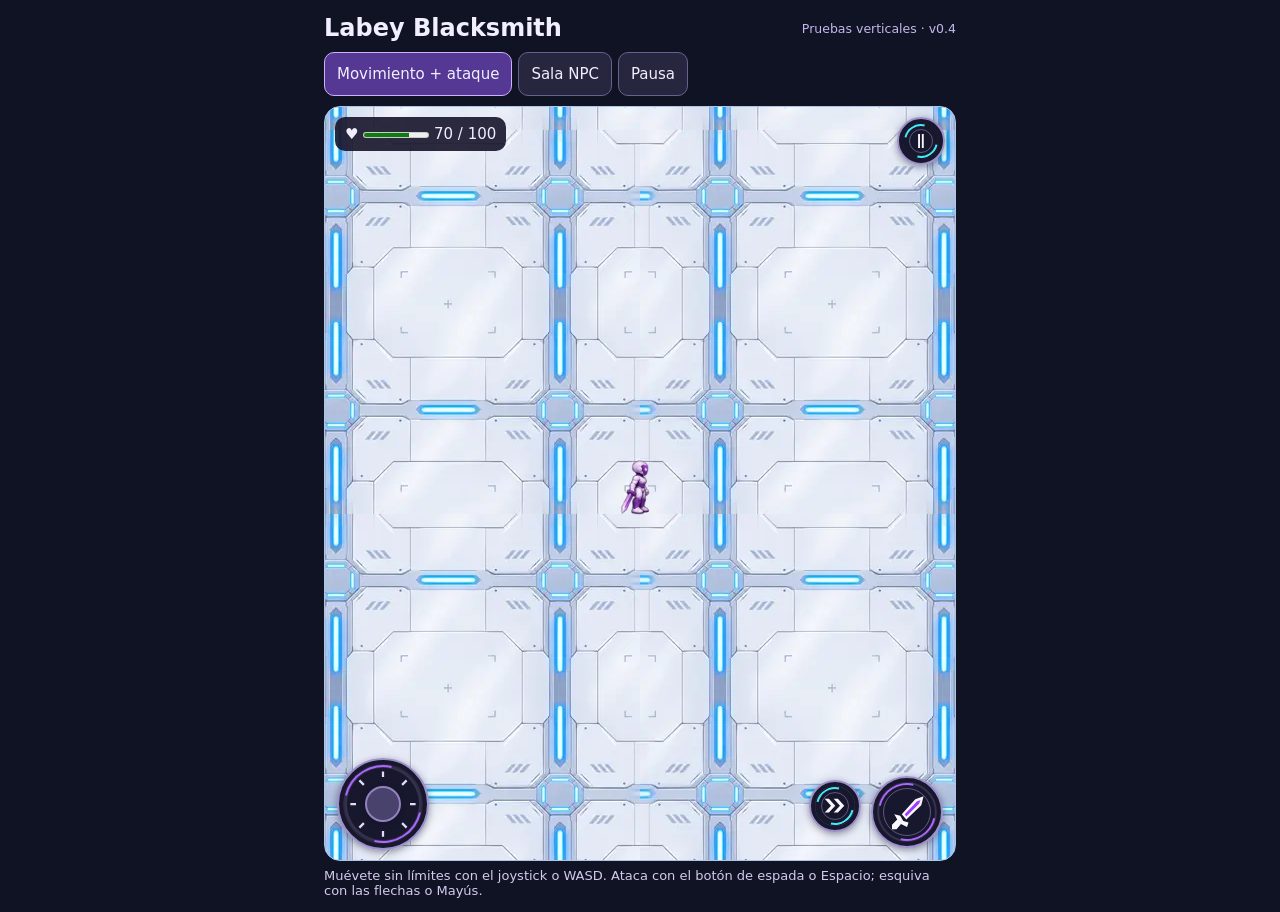
==== web/index.html @ e87f4a8e "LABEY v0.4: suelo laboratorio blanco infinito y vista vertical de prueba" ====
<!doctype html>
<html lang="es-MX">
<meta charset="utf-8">
<meta name="viewport" content="width=device-width, initial-scale=1, viewport-fit=cover">
<title>Labey Blacksmith · Interfaz móvil</title>
<style>
*{box-sizing:border-box}body{margin:0;background:#101324;color:#f1efff;font:15px system-ui,sans-serif}main{max-width:1050px;margin:auto;padding:14px max(14px,env(safe-area-inset-right)) 14px max(14px,env(safe-area-inset-left))}header{display:flex;align-items:center;justify-content:space-between;gap:8px;margin-bottom:10px}h1{font-size:clamp(16px,3vw,24px);margin:0}small{color:#c3b8ed}nav{display:flex;flex-wrap:wrap;gap:6px;margin-bottom:10px}button{font:inherit;color:inherit;background:#27263f;border:1px solid #67618f;border-radius:10px;padding:9px 12px;min-height:44px;cursor:pointer}button[aria-pressed=true]{background:#553893;border-color:#cbb1ff}button:focus-visible{outline:3px solid #ffdf94;outline-offset:2px}.arena{position:relative;isolation:isolate;overflow:hidden;aspect-ratio:2.15;min-height:235px;background:linear-gradient(170deg,#161a34 23%,#8593ac 24%,#d3e0ef 25%);border:1px solid #777b9b;border-radius:16px}.floor{position:absolute;inset:28% 0 0;background:repeating-linear-gradient(30deg,transparent 0 38px,#7e93ae55 39px 40px),repeating-linear-gradient(150deg,transparent 0 38px,#7e93ae55 39px 40px)}.hud,.orb,.stick{position:absolute;background:#19162de8}.hud{top:10px;left:10px;border-radius:10px;padding:8px 10px}.hud meter{width:66px;height:12px;vertical-align:middle;accent-color:#b38aff}.pause{position:absolute;top:10px;right:10px}.orb{right:14px;bottom:12px;border:2px solid #b38aff;width:66px;height:66px;border-radius:50%;font-size:29px;touch-action:none}.interact{position:absolute;right:13px;bottom:86px;background:#272046}.stick{bottom:8px;left:10px;width:102px;height:83px;border-radius:50%;border:1px solid #7465a1;touch-action:none}.knob{position:absolute;left:50%;top:50%;width:36px;height:36px;border-radius:50%;background:#b39de3;transform:translate(-50%,-50%);pointer-events:none}.actor{position:absolute;transform:translate(-50%,-50%);width:44px;height:42px;text-align:center;border-radius:14px;background:#302054;border:4px solid #fff;color:#e6d5ff;box-shadow:0 5px 0 #24263d50;font-weight:900;line-height:30px;pointer-events:none}.actor.hit{outline:5px solid #a268ff}.enemy{left:67%;top:48%;border-color:#322b40;background:#161522;color:#ff9791}.danger{position:absolute;left:67%;top:51%;transform:translate(-50%,-50%);width:20%;aspect-ratio:1.7;border-radius:50%;background:#fa655755;border:2px solid #bf3636}.npc{position:absolute;left:59%;top:51%;transform:translate(-50%,-50%);background:#174c52;color:white;padding:8px;border-radius:8px}.overlay{position:absolute;inset:0;background:#101324d9;display:grid;place-items:center;padding:10px}.card{padding:12px;text-align:center}.card h2{margin:0 0 10px}.card button{margin:3px}.note{margin:7px 0 0;color:#d4caef;font-size:13px}[hidden]{display:none!important}@media(orientation:landscape) and (max-height:460px){main{padding-top:7px;padding-bottom:7px}header,nav{margin-bottom:6px}.arena{height:calc(100dvh - 112px);aspect-ratio:auto}}

/* Orbital controls. The outer rings are decorative; the full buttons are touch targets. */
.control,.stick{
  --accent:#ad65ff;
  --rim:#9e8fcc;
  background:radial-gradient(circle,#17182e 57%,#393451 59%,#24223d 65%,#17172d 67%);
  border:2px solid var(--rim);
  box-shadow:inset 0 0 0 4px #18182d,0 2px 7px #13112470;
  color:#faf8ff;
}
.control{
  display:grid;place-items:center;padding:0;min-width:48px;min-height:48px;
  touch-action:manipulation;isolation:isolate;
}
.control::before,.stick::before{
  content:"";position:absolute;inset:5px;border-radius:inherit;pointer-events:none;
  border:2px solid transparent;border-top-color:var(--accent);border-bottom-color:var(--accent);
  transform:rotate(-32deg);
}
.control::after{
  content:"";position:absolute;inset:10px;border-radius:inherit;pointer-events:none;
  border:1px solid #a695cc80;
}
.control svg{width:53%;height:53%;z-index:1;pointer-events:none}
.control:active{filter:brightness(1.35)}
.orb{width:72px;height:72px;right:12px;bottom:12px}
.dodge{--accent:#46e8f9;position:absolute;width:52px;height:52px;right:94px;bottom:28px;border-radius:50%}
.pause.control{--accent:#46e8f9;width:48px;height:48px;border-radius:50%;font-size:19px}
.interact.control{height:48px;padding:0 14px;bottom:98px;border-radius:10px}
.interact.control::after{display:none}
.stick{width:92px;height:92px;bottom:10px;left:12px}
.stick svg{position:absolute;inset:8px;width:calc(100% - 16px);height:calc(100% - 16px);pointer-events:none}
.knob{background:#49426d;border:2px solid #9382bc;box-shadow:0 2px 5px #100e2580}
.player.dashing{box-shadow:-5px 0 0 #4ceafb85,0 5px 0 #24263d50}

.arena{background:#1f1a39 url("assets/camara-01.webp") center / 100% 100% no-repeat}
.actor.player{
  width:clamp(76px,10vw,124px);height:auto;aspect-ratio:1;
  transform:translate(-50%,-92%);border:0;border-radius:0;
  background:transparent url("assets/labey.webp") 0 0 / 900% 800% no-repeat;
  box-shadow:none;z-index:1;
}
.actor.player.hit,.actor.player.dashing{outline:none;box-shadow:none}
.actor.player.dashing{filter:drop-shadow(-4px 1px 2px #74edff)}
.actor.enemy{left:60%;top:59%}
.danger{left:60%;top:62%}
.npc{left:53%;top:65%}
.hud,.control,.stick{z-index:2}
.overlay{z-index:3}

/* LABEY v0.4: campo vertical libre; aros segmentados aprobados sin cambios. */
main{max-width:660px}
.arena{
  aspect-ratio:auto;
  height:clamp(460px,calc(100dvh - 145px),860px);
  min-height:460px;
  background-color:#e7effa;
  background-image:url("assets/piso-laboratorio-infinito.webp");
  background-repeat:repeat;
  background-size:384px 384px;
  background-position:center;
  border:1px solid #afc5e5;
  border-radius:16px;
}
.actor.player{width:clamp(64px,15vw,96px);height:auto}
.actor.enemy,.danger,.npc{transition:none}
.stick{touch-action:none}
@media(max-width:600px){
  main{padding:8px max(8px,env(safe-area-inset-right)) 8px max(8px,env(safe-area-inset-left))}
  header{margin-bottom:6px}
  nav{margin-bottom:6px}
  nav button{padding:6px 9px;min-height:36px}
  .arena{height:calc(100dvh - 116px);min-height:410px;max-height:none}
  .note{font-size:12px;margin-top:5px}
}
</style>
<main>
<header><h1>Labey Blacksmith</h1><small>Pruebas verticales · v0.4</small></header>
<nav aria-label="Frames de prueba">
<button data-frame="combat" aria-pressed="true">Movimiento + ataque</button>
<button data-frame="npc" aria-pressed="false">Sala NPC</button>
<button data-frame="pause" aria-pressed="false">Pausa</button>
</nav>
<section class="arena" aria-label="Campo de pruebas de desplazamiento libre">
<div class="danger"></div><div class="actor enemy" aria-label="Enemigo">◆</div><div class="npc" hidden>NPC</div>
<div class="actor player" role="img" aria-label="Labey"></div>
<div class="hud">♥ <meter aria-label="Vida de Labey" min="0" max="100" value="70"></meter> <span id="life">70 / 100</span></div>
<button class="pause control" aria-label="Pausar">Ⅱ</button>
<div class="stick" aria-label="Joystick táctil"><svg aria-hidden="true" viewBox="0 0 64 64"><path d="M32 3v5m0 48v5M3 32h5m48 0h5M11 11l4 4m34 34 4 4m0-42-4 4m-34 34-4 4" stroke="#e3dafa" stroke-width="2" fill="none"/></svg><div class="knob"></div></div>
<button class="orb control" aria-label="Atacar"><svg aria-hidden="true" viewBox="0 0 48 48"><path fill="currentColor" d="M17 27 35 7 46 3 43 15 23 34zM7 27l8 2 4 7 7 2-2 6-8-4-6 7H4v-6l7-7z"/><path fill="#a13bff" d="M21 27 37 10l5-2-2 5-17 17z"/></svg></button>
<button class="dodge control" aria-label="Esquivar"><svg aria-hidden="true" viewBox="0 0 48 48"><path fill="currentColor" d="M5 11h8l12 13-12 13H5l12-13zm17 0h8l12 13-12 13h-8l12-13z"/></svg></button>
<button class="interact control" hidden>Interactuar</button>
<div class="overlay" hidden><div class="card"><h2></h2><div class="actions"></div></div></div>
</section>
<p class="note" role="status">Muévete sin límites con el joystick o WASD. Ataca con el botón de espada o Espacio; esquiva con las flechas o Mayús.</p>
</main>
<script>
const $ = selector => document.querySelector(selector);
const player = $('.player'), stick = $('.stick'), knob = $('.knob'), overlay = $('.overlay');
const dodge = $('.dodge');
const arena = $('.arena'), note = $('.note'), interact = $('.interact');
const tabs = [...document.querySelectorAll('[data-frame]')];
let scene = 'combat', panel = '', life = 70, reward = '', x = 0, y = 0;
const enemyWorld = [620,-70], npcWorld = [220,110];
let dx = 0, dy = 0, pointer = null;
let facingX = 1, facingY = 0, dashLeft = 0, dashX = 0, dashY = 0;
const attackFrameSeconds = 0.075;
const walkFrameSeconds = 0.09;
let animationTime = 0, attackTime = 0, attackRow = 0;
const keys = new Set();
const directions = {w:[0,-1], a:[-1,0], s:[0,1], d:[1,0]};
function update() {
  // La cámara sigue los pies del personaje: el escenario es el que se mueve.
  const centerX = arena.clientWidth * .5, centerY = arena.clientHeight * .54;
  const near = Math.hypot(x - npcWorld[0], y - npcWorld[1]) < 100;
  player.style.left = centerX + 'px';
  player.style.top = centerY + 'px';
  arena.style.backgroundPosition = Math.round(centerX - x) + 'px ' + Math.round(centerY - y) + 'px';
  const place = (selector, world) => {
    const element = $(selector);
    element.style.left = (centerX + world[0] - x) + 'px';
    element.style.top = (centerY + world[1] - y) + 'px';
  };
  place('.enemy', enemyWorld);
  place('.danger', [enemyWorld[0],enemyWorld[1]+14]);
  place('.npc', npcWorld);
  $('#life').textContent = life + ' / 100';
  $('meter').value = life;
  interact.hidden = scene !== 'npc' || !near || !!reward;
}
function say(message) { note.textContent = message; }
function stop() {
  releaseStick();
  dashLeft = 0;
  player.classList.remove('dashing');
  keys.clear();
}
function releaseStick() {
  pointer = null;
  dx = dy = 0;
  knob.style.left = knob.style.top = '50%';
  knob.style.translate = '0px 0px';
}
function tabState() {
  tabs.forEach(button => button.setAttribute('aria-pressed', button.dataset.frame === (panel === 'pause' ? 'pause' : scene)));
}
function selectScene(next) {
  stop();
  closePanel();
  scene = next;
  x = 0;
  y = 0;
  attackTime = animationTime = 0;
  $('.enemy').hidden = $('.danger').hidden = next !== 'combat';
  $('.npc').hidden = next !== 'npc';
  $('.orb').hidden = dodge.hidden = next !== 'combat';
  facingX = 1;
  facingY = 0;
  say(next === 'combat' ? 'Mueve a Labey con el joystick o WASD. Espacio para atacar. Mayús para esquivar.' : reward || 'Acércate al NPC y toca Interactuar.');
  tabState();
  update();
}
function showPanel(type, title, actions) {
  stop();
  panel = type;
  overlay.hidden = false;
  arena.querySelectorAll(':scope > button').forEach(button => button.inert = true);
  overlay.querySelector('h2').textContent = title;
  const buttons = actions.map(([label, callback]) => {
    const button = document.createElement('button');
    button.textContent = label;
    button.onclick = callback;
    return button;
  });
  overlay.querySelector('.actions').replaceChildren(...buttons);
  tabState();
  buttons[0].focus();
}
function closePanel() {
  if (overlay.contains(document.activeElement)) $('.pause').focus();
  panel = '';
  overlay.hidden = true;
  arena.querySelectorAll(':scope > button').forEach(button => button.inert = false);
  tabState();
}
function pause() { showPanel('pause','Pausa',[['Continuar', () => { closePanel(); $('.pause').focus(); }]]); }
function claim(kind) {
  if (reward) return;
  if (kind === 'Curación') life = Math.min(100, life + 25);
  reward = kind === 'Curación' ? 'Recuperaste 25 puntos de vida.' : 'Mejora elegida para esta prueba.';
  closePanel();
  update();
  say(reward);
}
interact.onclick = () => showPanel('npc', 'Elige una recompensa', [
  ['Curar +25', () => claim('Curación')], ['Mejora', () => claim('Mejora')],
  ['Volver', () => { closePanel(); interact.focus(); }]
]);
function spriteRow(vx, vy) {
  return (Math.round(Math.atan2(vy, vx) / (Math.PI / 4)) + 8) % 8;
}
function showSprite(col, row) {
  player.style.backgroundPosition = (col / 8 * 100) + '% ' + (row / 7 * 100) + '%';
}
function attack() {
  if (panel || scene !== 'combat' || attackTime > 0) return;
  const [vx, vy] = movement();
  attackRow = vx || vy ? spriteRow(vx, vy) : spriteRow(facingX, facingY);
  attackTime = attackFrameSeconds * 3;
  showSprite(6, attackRow);
  say('Ataque activado.');
}
function movement() {
  let vx = dx, vy = dy;
  for (const key of keys) {
    vx += directions[key][0];
    vy += directions[key][1];
  }
  const magnitude = Math.hypot(vx, vy);
  return magnitude ? [vx / magnitude, vy / magnitude] : [0, 0];
}
function evade() {
  if (panel || scene !== 'combat' || dashLeft > 0) return;
  const [vx, vy] = movement();
  [dashX, dashY] = vx || vy ? [vx, vy] : [facingX, facingY];
  dashLeft = 0.14;
  player.classList.add('dashing');
  say('Esquiva activada.');
}
dodge.onclick = evade;
$('.orb').onclick = attack;
$('.pause').onclick = pause;
tabs.forEach(button => button.onclick = () => button.dataset.frame === 'pause' ? pause() : selectScene(button.dataset.frame));
let originX, originY;
stick.onpointerdown = event => {
  if (panel || pointer !== null) return;
  pointer = event.pointerId;
  originX = event.clientX;
  originY = event.clientY;
  const bounds = stick.getBoundingClientRect();
  knob.style.left = originX - bounds.left + 'px';
  knob.style.top = originY - bounds.top + 'px';
  stick.setPointerCapture(pointer);
};
stick.onpointermove = event => {
  if (event.pointerId !== pointer) return;
  const x = event.clientX - originX, y = event.clientY - originY;
  const distance = Math.hypot(x,y);
  const angle = Math.round(Math.atan2(y,x) / (Math.PI / 4)) * Math.PI / 4;
  dx = distance > 6 ? Math.cos(angle) : 0;
  dy = distance > 6 ? Math.sin(angle) : 0;
  knob.style.translate = Math.round(dx * Math.min(distance,24)) + 'px ' + Math.round(dy * Math.min(distance,24)) + 'px';
};
stick.onpointerup = stick.onpointercancel = stick.onlostpointercapture = event => {
  if (event.pointerId === pointer) releaseStick();
};
addEventListener('keydown', event => {
  if (event.key === 'Escape') { panel ? closePanel() : pause(); return; }
  if (panel) return;
  const key = event.key.toLowerCase();
  if (Object.hasOwn(directions, key)) keys.add(key);
  if (key === 'shift' && !event.repeat) evade();
  if (key === ' ' && event.target.tagName !== 'BUTTON') { event.preventDefault(); if (!event.repeat) attack(); }
});
addEventListener('keyup', event => keys.delete(event.key.toLowerCase()));
addEventListener('blur', stop);
// Campo infinito sin colisiones: reservamos las salas cerradas para otra prueba.
let last = 0;
function tick(time) {
  const dt = Math.min(32, time - last) / 1000;
  last = time;
  if (!panel) {
    const [vx, vy] = movement();
    const dashing = dashLeft > 0;
    const moving = dashing || vx !== 0 || vy !== 0;
    if (moving) {
      const step = dashing ? 560 * Math.min(dt, dashLeft) : 130 * dt;
      facingX = dashing ? dashX : vx;
      facingY = dashing ? dashY : vy;
      x += facingX * step;
      y += facingY * step;
      dashLeft = Math.max(0, dashLeft - dt);
      if (!dashLeft) player.classList.remove('dashing');
      update();
    }
    animationTime = moving ? (animationTime + dt) % (5 * walkFrameSeconds) : 0;
    if (attackTime > 0) {
      attackTime = Math.max(0, attackTime - dt);
      const frame = Math.min(2, Math.floor((3 * attackFrameSeconds - attackTime) / attackFrameSeconds));
      showSprite(6 + frame, attackRow);
    } else {
      showSprite(moving ? 1 + Math.floor(animationTime / walkFrameSeconds) : 0, spriteRow(facingX, facingY));
    }
  }
  requestAnimationFrame(tick);
}
update();
requestAnimationFrame(tick);
</script>
</html>
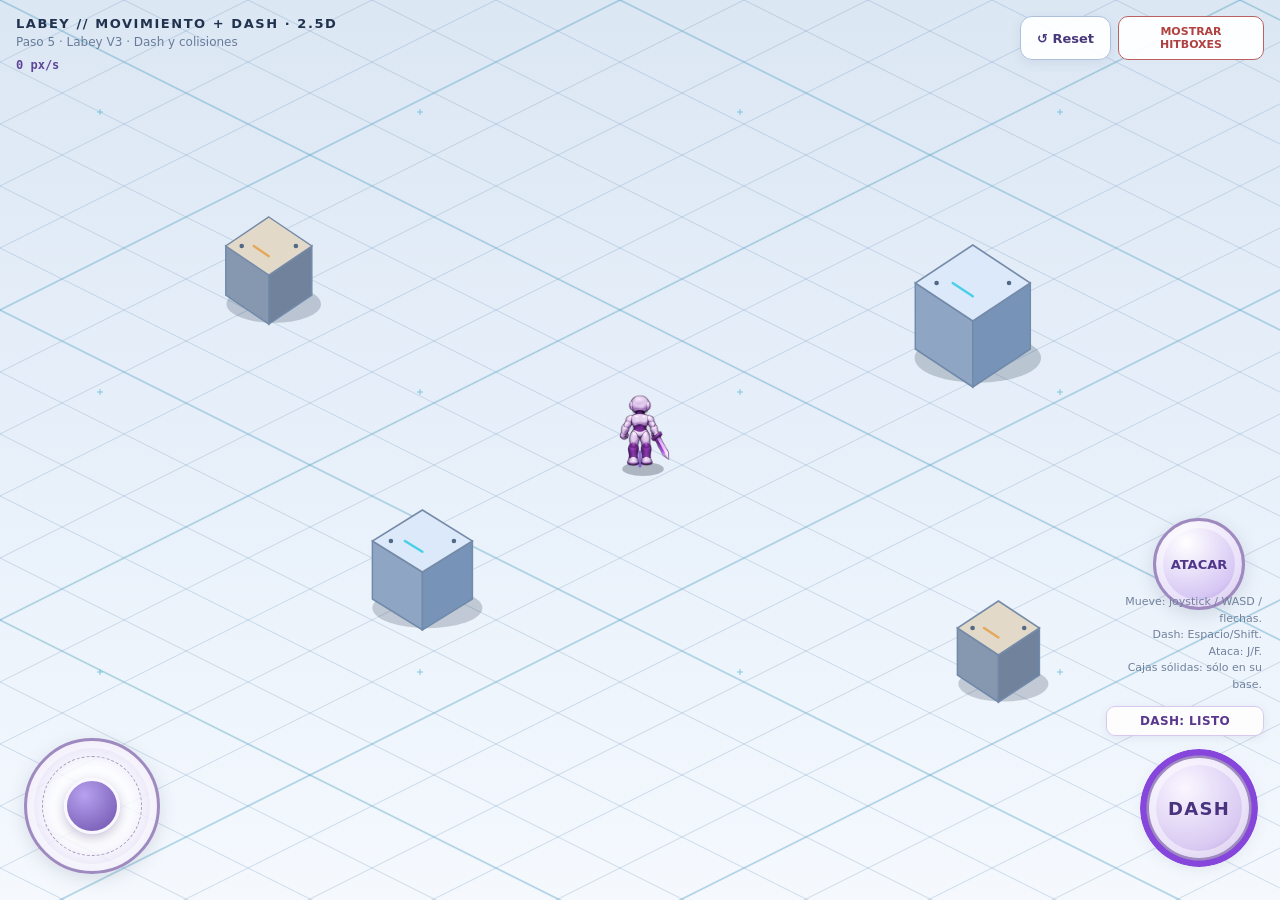
==== commit 45696a9c: "LABEY: integrar sprites V3 y game feel paso 5 en web principal; preservar v0.4 y documentar" ====
--- a/web/index.html
+++ b/web/index.html
@@ -1,307 +1,1010 @@
 <!doctype html>
 <html lang="es-MX">
-<meta charset="utf-8">
-<meta name="viewport" content="width=device-width, initial-scale=1, viewport-fit=cover">
-<title>Labey Blacksmith · Interfaz móvil</title>
-<style>
-*{box-sizing:border-box}body{margin:0;background:#101324;color:#f1efff;font:15px system-ui,sans-serif}main{max-width:1050px;margin:auto;padding:14px max(14px,env(safe-area-inset-right)) 14px max(14px,env(safe-area-inset-left))}header{display:flex;align-items:center;justify-content:space-between;gap:8px;margin-bottom:10px}h1{font-size:clamp(16px,3vw,24px);margin:0}small{color:#c3b8ed}nav{display:flex;flex-wrap:wrap;gap:6px;margin-bottom:10px}button{font:inherit;color:inherit;background:#27263f;border:1px solid #67618f;border-radius:10px;padding:9px 12px;min-height:44px;cursor:pointer}button[aria-pressed=true]{background:#553893;border-color:#cbb1ff}button:focus-visible{outline:3px solid #ffdf94;outline-offset:2px}.arena{position:relative;isolation:isolate;overflow:hidden;aspect-ratio:2.15;min-height:235px;background:linear-gradient(170deg,#161a34 23%,#8593ac 24%,#d3e0ef 25%);border:1px solid #777b9b;border-radius:16px}.floor{position:absolute;inset:28% 0 0;background:repeating-linear-gradient(30deg,transparent 0 38px,#7e93ae55 39px 40px),repeating-linear-gradient(150deg,transparent 0 38px,#7e93ae55 39px 40px)}.hud,.orb,.stick{position:absolute;background:#19162de8}.hud{top:10px;left:10px;border-radius:10px;padding:8px 10px}.hud meter{width:66px;height:12px;vertical-align:middle;accent-color:#b38aff}.pause{position:absolute;top:10px;right:10px}.orb{right:14px;bottom:12px;border:2px solid #b38aff;width:66px;height:66px;border-radius:50%;font-size:29px;touch-action:none}.interact{position:absolute;right:13px;bottom:86px;background:#272046}.stick{bottom:8px;left:10px;width:102px;height:83px;border-radius:50%;border:1px solid #7465a1;touch-action:none}.knob{position:absolute;left:50%;top:50%;width:36px;height:36px;border-radius:50%;background:#b39de3;transform:translate(-50%,-50%);pointer-events:none}.actor{position:absolute;transform:translate(-50%,-50%);width:44px;height:42px;text-align:center;border-radius:14px;background:#302054;border:4px solid #fff;color:#e6d5ff;box-shadow:0 5px 0 #24263d50;font-weight:900;line-height:30px;pointer-events:none}.actor.hit{outline:5px solid #a268ff}.enemy{left:67%;top:48%;border-color:#322b40;background:#161522;color:#ff9791}.danger{position:absolute;left:67%;top:51%;transform:translate(-50%,-50%);width:20%;aspect-ratio:1.7;border-radius:50%;background:#fa655755;border:2px solid #bf3636}.npc{position:absolute;left:59%;top:51%;transform:translate(-50%,-50%);background:#174c52;color:white;padding:8px;border-radius:8px}.overlay{position:absolute;inset:0;background:#101324d9;display:grid;place-items:center;padding:10px}.card{padding:12px;text-align:center}.card h2{margin:0 0 10px}.card button{margin:3px}.note{margin:7px 0 0;color:#d4caef;font-size:13px}[hidden]{display:none!important}@media(orientation:landscape) and (max-height:460px){main{padding-top:7px;padding-bottom:7px}header,nav{margin-bottom:6px}.arena{height:calc(100dvh - 112px);aspect-ratio:auto}}
-
-/* Orbital controls. The outer rings are decorative; the full buttons are touch targets. */
-.control,.stick{
-  --accent:#ad65ff;
-  --rim:#9e8fcc;
-  background:radial-gradient(circle,#17182e 57%,#393451 59%,#24223d 65%,#17172d 67%);
-  border:2px solid var(--rim);
-  box-shadow:inset 0 0 0 4px #18182d,0 2px 7px #13112470;
-  color:#faf8ff;
-}
-.control{
-  display:grid;place-items:center;padding:0;min-width:48px;min-height:48px;
-  touch-action:manipulation;isolation:isolate;
-}
-.control::before,.stick::before{
-  content:"";position:absolute;inset:5px;border-radius:inherit;pointer-events:none;
-  border:2px solid transparent;border-top-color:var(--accent);border-bottom-color:var(--accent);
-  transform:rotate(-32deg);
-}
-.control::after{
-  content:"";position:absolute;inset:10px;border-radius:inherit;pointer-events:none;
-  border:1px solid #a695cc80;
-}
-.control svg{width:53%;height:53%;z-index:1;pointer-events:none}
-.control:active{filter:brightness(1.35)}
-.orb{width:72px;height:72px;right:12px;bottom:12px}
-.dodge{--accent:#46e8f9;position:absolute;width:52px;height:52px;right:94px;bottom:28px;border-radius:50%}
-.pause.control{--accent:#46e8f9;width:48px;height:48px;border-radius:50%;font-size:19px}
-.interact.control{height:48px;padding:0 14px;bottom:98px;border-radius:10px}
-.interact.control::after{display:none}
-.stick{width:92px;height:92px;bottom:10px;left:12px}
-.stick svg{position:absolute;inset:8px;width:calc(100% - 16px);height:calc(100% - 16px);pointer-events:none}
-.knob{background:#49426d;border:2px solid #9382bc;box-shadow:0 2px 5px #100e2580}
-.player.dashing{box-shadow:-5px 0 0 #4ceafb85,0 5px 0 #24263d50}
-
-.arena{background:#1f1a39 url("assets/camara-01.webp") center / 100% 100% no-repeat}
-.actor.player{
-  width:clamp(76px,10vw,124px);height:auto;aspect-ratio:1;
-  transform:translate(-50%,-92%);border:0;border-radius:0;
-  background:transparent url("assets/labey.webp") 0 0 / 900% 800% no-repeat;
-  box-shadow:none;z-index:1;
-}
-.actor.player.hit,.actor.player.dashing{outline:none;box-shadow:none}
-.actor.player.dashing{filter:drop-shadow(-4px 1px 2px #74edff)}
-.actor.enemy{left:60%;top:59%}
-.danger{left:60%;top:62%}
-.npc{left:53%;top:65%}
-.hud,.control,.stick{z-index:2}
-.overlay{z-index:3}
-
-/* LABEY v0.4: campo vertical libre; aros segmentados aprobados sin cambios. */
-main{max-width:660px}
-.arena{
-  aspect-ratio:auto;
-  height:clamp(460px,calc(100dvh - 145px),860px);
-  min-height:460px;
-  background-color:#e7effa;
-  background-image:url("assets/piso-laboratorio-infinito.webp");
-  background-repeat:repeat;
-  background-size:384px 384px;
-  background-position:center;
-  border:1px solid #afc5e5;
-  border-radius:16px;
-}
-.actor.player{width:clamp(64px,15vw,96px);height:auto}
-.actor.enemy,.danger,.npc{transition:none}
-.stick{touch-action:none}
-@media(max-width:600px){
-  main{padding:8px max(8px,env(safe-area-inset-right)) 8px max(8px,env(safe-area-inset-left))}
-  header{margin-bottom:6px}
-  nav{margin-bottom:6px}
-  nav button{padding:6px 9px;min-height:36px}
-  .arena{height:calc(100dvh - 116px);min-height:410px;max-height:none}
-  .note{font-size:12px;margin-top:5px}
-}
-</style>
-<main>
-<header><h1>Labey Blacksmith</h1><small>Pruebas verticales · v0.4</small></header>
-<nav aria-label="Frames de prueba">
-<button data-frame="combat" aria-pressed="true">Movimiento + ataque</button>
-<button data-frame="npc" aria-pressed="false">Sala NPC</button>
-<button data-frame="pause" aria-pressed="false">Pausa</button>
-</nav>
-<section class="arena" aria-label="Campo de pruebas de desplazamiento libre">
-<div class="danger"></div><div class="actor enemy" aria-label="Enemigo">◆</div><div class="npc" hidden>NPC</div>
-<div class="actor player" role="img" aria-label="Labey"></div>
-<div class="hud">♥ <meter aria-label="Vida de Labey" min="0" max="100" value="70"></meter> <span id="life">70 / 100</span></div>
-<button class="pause control" aria-label="Pausar">Ⅱ</button>
-<div class="stick" aria-label="Joystick táctil"><svg aria-hidden="true" viewBox="0 0 64 64"><path d="M32 3v5m0 48v5M3 32h5m48 0h5M11 11l4 4m34 34 4 4m0-42-4 4m-34 34-4 4" stroke="#e3dafa" stroke-width="2" fill="none"/></svg><div class="knob"></div></div>
-<button class="orb control" aria-label="Atacar"><svg aria-hidden="true" viewBox="0 0 48 48"><path fill="currentColor" d="M17 27 35 7 46 3 43 15 23 34zM7 27l8 2 4 7 7 2-2 6-8-4-6 7H4v-6l7-7z"/><path fill="#a13bff" d="M21 27 37 10l5-2-2 5-17 17z"/></svg></button>
-<button class="dodge control" aria-label="Esquivar"><svg aria-hidden="true" viewBox="0 0 48 48"><path fill="currentColor" d="M5 11h8l12 13-12 13H5l12-13zm17 0h8l12 13-12 13h-8l12-13z"/></svg></button>
-<button class="interact control" hidden>Interactuar</button>
-<div class="overlay" hidden><div class="card"><h2></h2><div class="actions"></div></div></div>
-</section>
-<p class="note" role="status">Muévete sin límites con el joystick o WASD. Ataca con el botón de espada o Espacio; esquiva con las flechas o Mayús.</p>
-</main>
-<script>
-const $ = selector => document.querySelector(selector);
-const player = $('.player'), stick = $('.stick'), knob = $('.knob'), overlay = $('.overlay');
-const dodge = $('.dodge');
-const arena = $('.arena'), note = $('.note'), interact = $('.interact');
-const tabs = [...document.querySelectorAll('[data-frame]')];
-let scene = 'combat', panel = '', life = 70, reward = '', x = 0, y = 0;
-const enemyWorld = [620,-70], npcWorld = [220,110];
-let dx = 0, dy = 0, pointer = null;
-let facingX = 1, facingY = 0, dashLeft = 0, dashX = 0, dashY = 0;
-const attackFrameSeconds = 0.075;
-const walkFrameSeconds = 0.09;
-let animationTime = 0, attackTime = 0, attackRow = 0;
-const keys = new Set();
-const directions = {w:[0,-1], a:[-1,0], s:[0,1], d:[1,0]};
-function update() {
-  // La cámara sigue los pies del personaje: el escenario es el que se mueve.
-  const centerX = arena.clientWidth * .5, centerY = arena.clientHeight * .54;
-  const near = Math.hypot(x - npcWorld[0], y - npcWorld[1]) < 100;
-  player.style.left = centerX + 'px';
-  player.style.top = centerY + 'px';
-  arena.style.backgroundPosition = Math.round(centerX - x) + 'px ' + Math.round(centerY - y) + 'px';
-  const place = (selector, world) => {
-    const element = $(selector);
-    element.style.left = (centerX + world[0] - x) + 'px';
-    element.style.top = (centerY + world[1] - y) + 'px';
-  };
-  place('.enemy', enemyWorld);
-  place('.danger', [enemyWorld[0],enemyWorld[1]+14]);
-  place('.npc', npcWorld);
-  $('#life').textContent = life + ' / 100';
-  $('meter').value = life;
-  interact.hidden = scene !== 'npc' || !near || !!reward;
-}
-function say(message) { note.textContent = message; }
-function stop() {
-  releaseStick();
-  dashLeft = 0;
-  player.classList.remove('dashing');
-  keys.clear();
-}
-function releaseStick() {
-  pointer = null;
-  dx = dy = 0;
-  knob.style.left = knob.style.top = '50%';
-  knob.style.translate = '0px 0px';
-}
-function tabState() {
-  tabs.forEach(button => button.setAttribute('aria-pressed', button.dataset.frame === (panel === 'pause' ? 'pause' : scene)));
-}
-function selectScene(next) {
-  stop();
-  closePanel();
-  scene = next;
-  x = 0;
-  y = 0;
-  attackTime = animationTime = 0;
-  $('.enemy').hidden = $('.danger').hidden = next !== 'combat';
-  $('.npc').hidden = next !== 'npc';
-  $('.orb').hidden = dodge.hidden = next !== 'combat';
-  facingX = 1;
-  facingY = 0;
-  say(next === 'combat' ? 'Mueve a Labey con el joystick o WASD. Espacio para atacar. Mayús para esquivar.' : reward || 'Acércate al NPC y toca Interactuar.');
-  tabState();
-  update();
-}
-function showPanel(type, title, actions) {
-  stop();
-  panel = type;
-  overlay.hidden = false;
-  arena.querySelectorAll(':scope > button').forEach(button => button.inert = true);
-  overlay.querySelector('h2').textContent = title;
-  const buttons = actions.map(([label, callback]) => {
-    const button = document.createElement('button');
-    button.textContent = label;
-    button.onclick = callback;
-    return button;
-  });
-  overlay.querySelector('.actions').replaceChildren(...buttons);
-  tabState();
-  buttons[0].focus();
-}
-function closePanel() {
-  if (overlay.contains(document.activeElement)) $('.pause').focus();
-  panel = '';
-  overlay.hidden = true;
-  arena.querySelectorAll(':scope > button').forEach(button => button.inert = false);
-  tabState();
-}
-function pause() { showPanel('pause','Pausa',[['Continuar', () => { closePanel(); $('.pause').focus(); }]]); }
-function claim(kind) {
-  if (reward) return;
-  if (kind === 'Curación') life = Math.min(100, life + 25);
-  reward = kind === 'Curación' ? 'Recuperaste 25 puntos de vida.' : 'Mejora elegida para esta prueba.';
-  closePanel();
-  update();
-  say(reward);
-}
-interact.onclick = () => showPanel('npc', 'Elige una recompensa', [
-  ['Curar +25', () => claim('Curación')], ['Mejora', () => claim('Mejora')],
-  ['Volver', () => { closePanel(); interact.focus(); }]
-]);
-function spriteRow(vx, vy) {
-  return (Math.round(Math.atan2(vy, vx) / (Math.PI / 4)) + 8) % 8;
-}
-function showSprite(col, row) {
-  player.style.backgroundPosition = (col / 8 * 100) + '% ' + (row / 7 * 100) + '%';
-}
-function attack() {
-  if (panel || scene !== 'combat' || attackTime > 0) return;
-  const [vx, vy] = movement();
-  attackRow = vx || vy ? spriteRow(vx, vy) : spriteRow(facingX, facingY);
-  attackTime = attackFrameSeconds * 3;
-  showSprite(6, attackRow);
-  say('Ataque activado.');
-}
-function movement() {
-  let vx = dx, vy = dy;
-  for (const key of keys) {
-    vx += directions[key][0];
-    vy += directions[key][1];
-  }
-  const magnitude = Math.hypot(vx, vy);
-  return magnitude ? [vx / magnitude, vy / magnitude] : [0, 0];
-}
-function evade() {
-  if (panel || scene !== 'combat' || dashLeft > 0) return;
-  const [vx, vy] = movement();
-  [dashX, dashY] = vx || vy ? [vx, vy] : [facingX, facingY];
-  dashLeft = 0.14;
-  player.classList.add('dashing');
-  say('Esquiva activada.');
-}
-dodge.onclick = evade;
-$('.orb').onclick = attack;
-$('.pause').onclick = pause;
-tabs.forEach(button => button.onclick = () => button.dataset.frame === 'pause' ? pause() : selectScene(button.dataset.frame));
-let originX, originY;
-stick.onpointerdown = event => {
-  if (panel || pointer !== null) return;
-  pointer = event.pointerId;
-  originX = event.clientX;
-  originY = event.clientY;
-  const bounds = stick.getBoundingClientRect();
-  knob.style.left = originX - bounds.left + 'px';
-  knob.style.top = originY - bounds.top + 'px';
-  stick.setPointerCapture(pointer);
-};
-stick.onpointermove = event => {
-  if (event.pointerId !== pointer) return;
-  const x = event.clientX - originX, y = event.clientY - originY;
-  const distance = Math.hypot(x,y);
-  const angle = Math.round(Math.atan2(y,x) / (Math.PI / 4)) * Math.PI / 4;
-  dx = distance > 6 ? Math.cos(angle) : 0;
-  dy = distance > 6 ? Math.sin(angle) : 0;
-  knob.style.translate = Math.round(dx * Math.min(distance,24)) + 'px ' + Math.round(dy * Math.min(distance,24)) + 'px';
-};
-stick.onpointerup = stick.onpointercancel = stick.onlostpointercapture = event => {
-  if (event.pointerId === pointer) releaseStick();
-};
-addEventListener('keydown', event => {
-  if (event.key === 'Escape') { panel ? closePanel() : pause(); return; }
-  if (panel) return;
-  const key = event.key.toLowerCase();
-  if (Object.hasOwn(directions, key)) keys.add(key);
-  if (key === 'shift' && !event.repeat) evade();
-  if (key === ' ' && event.target.tagName !== 'BUTTON') { event.preventDefault(); if (!event.repeat) attack(); }
-});
-addEventListener('keyup', event => keys.delete(event.key.toLowerCase()));
-addEventListener('blur', stop);
-// Campo infinito sin colisiones: reservamos las salas cerradas para otra prueba.
-let last = 0;
-function tick(time) {
-  const dt = Math.min(32, time - last) / 1000;
-  last = time;
-  if (!panel) {
-    const [vx, vy] = movement();
-    const dashing = dashLeft > 0;
-    const moving = dashing || vx !== 0 || vy !== 0;
-    if (moving) {
-      const step = dashing ? 560 * Math.min(dt, dashLeft) : 130 * dt;
-      facingX = dashing ? dashX : vx;
-      facingY = dashing ? dashY : vy;
-      x += facingX * step;
-      y += facingY * step;
-      dashLeft = Math.max(0, dashLeft - dt);
-      if (!dashLeft) player.classList.remove('dashing');
-      update();
-    }
-    animationTime = moving ? (animationTime + dt) % (5 * walkFrameSeconds) : 0;
-    if (attackTime > 0) {
-      attackTime = Math.max(0, attackTime - dt);
-      const frame = Math.min(2, Math.floor((3 * attackFrameSeconds - attackTime) / attackFrameSeconds));
-      showSprite(6 + frame, attackRow);
-    } else {
-      showSprite(moving ? 1 + Math.floor(animationTime / walkFrameSeconds) : 0, spriteRow(facingX, facingY));
-    }
-  }
-  requestAnimationFrame(tick);
-}
-update();
-requestAnimationFrame(tick);
-</script>
+<head>
+  <meta charset="utf-8">
+  <meta name="viewport" content="width=device-width, initial-scale=1, viewport-fit=cover, user-scalable=no">
+  <meta name="theme-color" content="#eaf1fa">
+  <title>LABEY · Paso 5 · Sprites V3 + Dash + Hitboxes</title>
+  <style>
+    :root {
+      font-family: system-ui, -apple-system, BlinkMacSystemFont, "Segoe UI", sans-serif;
+      color: #21324e;
+      background: #eaf1fa;
+    }
+
+    * { box-sizing: border-box; }
+    html, body { width: 100%; height: 100%; margin: 0; overflow: hidden; }
+    body { overscroll-behavior: none; user-select: none; -webkit-user-select: none; }
+
+    /* El suelo y las cajas se dibujan en Canvas. Las hojas V3 reales
+       se recortan por fotograma con drawImage, sin generar arte nuevo. */
+    #game {
+      display: block;
+      width: 100vw;
+      height: 100dvh;
+      background: #e7eff9;
+      touch-action: none;
+    }
+
+    .topbar {
+      position: fixed;
+      top: max(16px, env(safe-area-inset-top));
+      left: max(16px, env(safe-area-inset-left));
+      right: max(16px, env(safe-area-inset-right));
+      display: flex;
+      align-items: start;
+      justify-content: space-between;
+      gap: 14px;
+      pointer-events: none;
+    }
+    .topActions { display: flex; flex-direction: column; align-items: flex-end; gap: 7px; flex-shrink: 0; }
+    .topbar > div:first-child { min-width: 0; }
+    .title { font-weight: 800; letter-spacing: .12em; font-size: 13px; }
+    .subtitle { margin-top: 4px; color: #687c9a; font-size: 12px; }
+    #speed { margin-top: 9px; font: 600 12px ui-monospace, monospace; color: #5e4599; }
+
+    #reset {
+      pointer-events: auto;
+      border: 1px solid #aebfdb;
+      border-radius: 12px;
+      background: #ffffffed;
+      color: #49377c;
+      font: 700 13px system-ui, sans-serif;
+      padding: 11px 16px;
+      min-height: 44px;
+      cursor: pointer;
+      box-shadow: 0 3px 12px #40567619;
+    }
+    #hitboxToggle {
+      pointer-events: auto;
+      padding: 8px 10px;
+      min-height: 40px;
+      max-width: 146px;
+      border: 1px solid #bb6060;
+      border-radius: 10px;
+      background: #ffffffed;
+      color: #b04141;
+      font: 750 11px system-ui, sans-serif;
+      cursor: pointer;
+    }
+    #hitboxToggle[aria-pressed="true"] { background: #a83232; color: white; }
+    #hitboxToggle:focus-visible { outline: 3px solid #cc3939; outline-offset: 2px; }
+    @media (min-width: 700px) { .topActions { flex-direction: row; align-items: start; } }
+    @media (max-width: 380px) {
+      .topbar { gap: 8px; }
+      #hitboxToggle { max-width: 128px; font-size: 10px; }
+      #reset { padding: 8px 11px; }
+      .title { font-size: 11px; }
+    }
+    #reset:active { transform: scale(.97); }
+    #reset:focus-visible { outline: 3px solid #885ae2; outline-offset: 3px; }
+
+    /* Joystick: Pointer Events funcionan con toque, lápiz y ratón. */
+    #joystick {
+      position: fixed;
+      bottom: max(26px, calc(env(safe-area-inset-bottom) + 20px));
+      left: max(24px, calc(env(safe-area-inset-left) + 16px));
+      width: 136px;
+      height: 136px;
+      border: 3px solid #9e8abf;
+      border-radius: 50%;
+      background: radial-gradient(circle, #ffffffc7 0 42%, #e2d9f4c9 75%, #bcb1d1b0 100%);
+      box-shadow: 0 5px 18px #39425d26, inset 0 0 0 7px #ffffff7a;
+      touch-action: none;
+      cursor: grab;
+      -webkit-tap-highlight-color: transparent;
+    }
+    #joystick:active { cursor: grabbing; }
+    #joystick::after {
+      content: "";
+      position: absolute;
+      inset: 15px;
+      border: 1px dashed #aa9bbd;
+      border-radius: 50%;
+      pointer-events: none;
+    }
+    #knob {
+      position: absolute;
+      left: 50%; top: 50%;
+      width: 56px; height: 56px;
+      margin-left: -28px; margin-top: -28px;
+      border-radius: 50%;
+      border: 3px solid #f8f6ff;
+      background: radial-gradient(circle at 35% 28%, #b7a1ef, #6d51ac);
+      box-shadow: 0 4px 12px #4c34734a;
+      transform: translate3d(0, 0, 0);
+      pointer-events: none;
+    }
+    /* Dash circular, colocado a la derecha sin tapar el joystick. */
+    #dash {
+      --charge: 360deg;
+      position: fixed;
+      bottom: max(39px, calc(env(safe-area-inset-bottom) + 33px));
+      right: max(28px, calc(env(safe-area-inset-right) + 18px));
+      width: 106px;
+      height: 106px;
+      padding: 0;
+      border: 3px solid #9e8abf;
+      border-radius: 50%;
+      background: radial-gradient(circle at 36% 30%, #faf6ff, #d8c9f2 65%, #a78bcf);
+      box-shadow: 0 5px 18px #39425d26, inset 0 0 0 7px #ffffff7a;
+      color: #49337e;
+      font: 900 18px system-ui, sans-serif;
+      letter-spacing: .07em;
+      cursor: pointer;
+      touch-action: manipulation;
+      -webkit-tap-highlight-color: transparent;
+    }
+    #dash::before {
+      content: "";
+      position: absolute;
+      inset: -9px;
+      border-radius: 50%;
+      background: conic-gradient(#8746db var(--charge), #aeb4c980 0);
+      -webkit-mask: radial-gradient(farthest-side, transparent calc(100% - 7px), #000 calc(100% - 6px));
+      mask: radial-gradient(farthest-side, transparent calc(100% - 7px), #000 calc(100% - 6px));
+      pointer-events: none;
+    }
+    #dash:disabled { cursor: default; filter: saturate(.48) brightness(.9); }
+    #dash:active:not(:disabled) { transform: scale(.96); }
+    #dash:focus-visible { outline: 3px solid #8753d7; outline-offset: 11px; }
+    /* Ataque visual (sin daño): botón independiente para usar las 24 poses V3. */
+    #attack {
+      position: fixed;
+      right: max(35px, calc(env(safe-area-inset-right) + 25px));
+      bottom: max(290px, calc(env(safe-area-inset-bottom) + 279px));
+      width: 92px;
+      height: 92px;
+      border-radius: 50%;
+      border: 3px solid #9e8abf;
+      background: radial-gradient(circle at 35% 25%, #fff, #d6c7f4 65%, #a78bd3);
+      box-shadow: 0 5px 18px #39425d26, inset 0 0 0 7px #ffffff7a;
+      color: #50378a;
+      font: 850 13px system-ui, sans-serif;
+      cursor: pointer;
+      touch-action: manipulation;
+      -webkit-tap-highlight-color: transparent;
+    }
+    #attack:active { transform: scale(.96); }
+    #attack:focus-visible { outline: 3px solid #8753d7; outline-offset: 9px; }
+    #dashStatus {
+      position: fixed;
+      bottom: max(164px, calc(env(safe-area-inset-bottom) + 157px));
+      right: max(16px, env(safe-area-inset-right));
+      width: 158px;
+      text-align: center;
+      font: 800 12px system-ui, sans-serif;
+      letter-spacing: .03em;
+      color: #5a378f;
+      background: #fffefdde;
+      padding: 7px 5px;
+      border: 1px solid #d6c8ee;
+      border-radius: 9px;
+      box-shadow: 0 2px 8px #4e58821a;
+      pointer-events: none;
+    }
+    #dashStatus.recharging { color: #6d718a; }
+    #dashStatus.active { color: #813ce2; }
+    .hint {
+      position: fixed;
+      bottom: max(207px, calc(env(safe-area-inset-bottom) + 198px));
+      right: max(18px, env(safe-area-inset-right));
+      max-width: 154px;
+      text-align: right;
+      color: #71819b;
+      font-size: 11px;
+      line-height: 1.5;
+      pointer-events: none;
+    }
+    @media (max-width: 600px) {
+      .hint { display: none; } /* evita tapar cajas y controles en móviles */
+    }
+    @media (max-width: 380px) {
+      #joystick { width: 118px; height: 118px; }
+      #knob { width: 50px; height: 50px; margin: -25px 0 0 -25px; }
+      #dash { width: 92px; height: 92px; font-size: 16px; }
+      #attack { width: 80px; height: 80px; font-size: 11px; bottom: max(260px, calc(env(safe-area-inset-bottom) + 250px)); }
+      #dashStatus { bottom: max(148px, calc(env(safe-area-inset-bottom) + 140px)); width: 136px; }
+      .hint { bottom: max(190px, calc(env(safe-area-inset-bottom) + 182px)); max-width: 130px; }
+    }
+  </style>
+</head>
+<body>
+  <canvas id="game" aria-label="Campo isométrico de prueba con movimiento y dash"></canvas>
+
+  <div class="topbar">
+    <div>
+      <div class="title">LABEY // MOVIMIENTO + DASH · 2.5D</div>
+      <div class="subtitle">Paso 5 · Labey V3 · Dash y colisiones</div>
+      <div id="speed" aria-live="off">0 px/s</div>
+    </div>
+    <div class="topActions">
+      <button id="reset" type="button" aria-label="Regresar al centro">↺ Reset</button>
+      <button id="hitboxToggle" type="button" aria-pressed="false">MOSTRAR HITBOXES</button>
+    </div>
+  </div>
+
+  <div id="joystick" aria-label="Joystick virtual de movimiento">
+    <div id="knob"></div>
+  </div>
+  <div id="dashStatus" role="status" aria-live="off">DASH: LISTO</div>
+  <button id="dash" type="button" aria-label="Dash, esquivar" title="Dash: Espacio o Shift">DASH</button>
+  <button id="attack" type="button" aria-label="Atacar con espada, animación sin daño" title="Atacar: J o F">ATACAR</button>
+  <div class="hint">Mueve: joystick / WASD / flechas.<br>Dash: Espacio/Shift.<br>Ataca: J/F.<br>Cajas sólidas: sólo en su base.</div>
+
+  <script>
+    "use strict";
+
+    // ===== 1. Parámetros de Game Feel (ajustables) =====
+    const MAX_SPEED = 260;       // píxeles/segundo, sin turbo diagonal
+    const ACCELERATION = 1200;   // píxeles/segundo²
+    const FRICTION = 6.5;        // pérdida exponencial de velocidad al soltar
+    const DEAD_ZONE = 0.10;      // ignora pequeños toques cerca del centro
+    const SIZE = 32;             // cuadrado del jugador: 32 × 32
+
+    const DASH_SPEED = 780;      // impulso instantáneo en px/s
+    const DASH_DURATION = 0.20;  // segundos invulnerable / en impulso
+    const DASH_COOLDOWN = 0.80;  // segundos de recarga DESPUÉS del impulso
+    const DASH_EXIT_SPEED = 130; // deslizamiento al terminar el Dash
+    const TRAIL_LIFETIME = 0.27; // segundos para desvanecer la estela
+    const TRAIL_SPACING = 12;    // espacio entre los cuadrados de la estela
+
+    // Variable GLOBAL deliberada. Podrá usarse en futuras colisiones.
+    // Al declarar 'var' en un script clásico, también está en window.
+    var isInvulnerable = false;
+
+    const canvas = document.getElementById("game");
+    const ctx = canvas.getContext("2d");
+    const stick = document.getElementById("joystick");
+    const knob = document.getElementById("knob");
+    const speedLabel = document.getElementById("speed");
+    const resetButton = document.getElementById("reset");
+    const dashButton = document.getElementById("dash");
+    const dashStatus = document.getElementById("dashStatus");
+    const hitboxToggle = document.getElementById("hitboxToggle");
+    const attackButton = document.getElementById("attack");
+
+    // Mismas hojas V3 de Gaston: 8 filas S,SE,E,NE,N,NW,W,SW.
+    // 320x320 por cuadro; 5 columnas caminar y 3 columnas atacar.
+    const FRAME_SIZE = 320;
+    const WALK_FRAME_TIME = 0.09;
+    const ATTACK_FRAME_TIME = 0.11;
+    const ATTACK_DURATION = 3 * ATTACK_FRAME_TIME;
+    const SPRITE_SCALE = 0.40;
+    // Las hojas están alineadas al suelo: x=160, pies ~y=296.
+    const SPRITE_PIVOT_X = 160;
+    const SPRITE_PIVOT_Y = 296;
+    const spriteWalk = new Image();
+    const spriteAttack = new Image();
+    spriteWalk.src = "assets/protagonista_caminar_v3.png";
+    spriteAttack.src = "assets/protagonista_atacar_v3.png";
+    let walkTime = 0;
+    let attackRemaining = 0;
+    let attackFacing = -Math.PI / 2;
+    function directionRow(angle) {
+      const snappedOctant = Math.round(angle / (Math.PI / 4));
+      return ((2 - snappedOctant) % 8 + 8) % 8;
+    }
+    function triggerAttack() {
+      // Sólo animación: aún no se calculan daño, alcance o enemigos.
+      if (dashRemaining > 0) return;
+      attackRemaining = ATTACK_DURATION;
+      attackFacing = player.facing;
+    }
+    attackButton.addEventListener("click", triggerAttack);
+
+    let showHitboxes = false;
+    hitboxToggle.addEventListener("click", () => {
+      showHitboxes = !showHitboxes;
+      hitboxToggle.setAttribute("aria-pressed", String(showHitboxes));
+      hitboxToggle.textContent = showHitboxes ? "OCULTAR HITBOXES" : "MOSTRAR HITBOXES";
+    });
+
+    let dashRemaining = 0;
+    let cooldownRemaining = 0;
+    let dashDirection = { x: 0, y: -1 };
+    const trail = [];
+
+    let screenWidth = 0;
+    let screenHeight = 0;
+    let firstResize = true;
+    let boxesInitialized = false;
+
+    const player = {
+      x: 0, y: 0,
+      vx: 0, vy: 0,
+      facing: -Math.PI / 2 // orientación inicial: arriba
+    };
+
+    // ===== 2. Canvas ajustado a pantalla y pantallas de alta densidad =====
+    function resizeCanvas() {
+      const previousW = screenWidth;
+      const previousH = screenHeight;
+      screenWidth = window.innerWidth;
+      screenHeight = window.innerHeight;
+      const dpr = Math.min(window.devicePixelRatio || 1, 2);
+      canvas.width = Math.round(screenWidth * dpr);
+      canvas.height = Math.round(screenHeight * dpr);
+      ctx.setTransform(dpr, 0, 0, dpr, 0, 0);
+
+      if (firstResize) {
+        player.x = screenWidth / 2;
+        player.y = screenHeight / 2;
+        firstResize = false;
+      } else {
+        // Mantiene la misma posición relativa al centro al rotar el móvil.
+        player.x += (screenWidth - previousW) / 2;
+        player.y += (screenHeight - previousH) / 2;
+        // La estela conserva su posición relativa tras una rotación de pantalla.
+        for (const ghost of trail) {
+          ghost.x += (screenWidth - previousW) / 2;
+          ghost.y += (screenHeight - previousH) / 2;
+        }
+      }
+      // En el primer resize, sceneBoxes aún no está inicializado.
+      // La ubicación segura se resuelve después de declarar las cajas.
+      if (boxesInitialized) {
+        const safe = getSafeSpawn(player.x, player.y);
+        if (safe.x !== player.x) player.vx = 0;
+        if (safe.y !== player.y) player.vy = 0;
+        player.x = safe.x;
+        player.y = safe.y;
+      }
+    }
+    window.addEventListener("resize", resizeCanvas);
+    resizeCanvas();
+
+    // ===== 3. Joystick virtual: toque + mouse con Pointer Events =====
+    let activePointer = null;
+    const joystickInput = { x: 0, y: 0 };
+
+    function moveJoystick(clientX, clientY) {
+      const bounds = stick.getBoundingClientRect();
+      const radius = bounds.width / 2 - knob.offsetWidth / 2 - 5;
+      const dx = clientX - (bounds.left + bounds.width / 2);
+      const dy = clientY - (bounds.top + bounds.height / 2);
+      const distance = Math.hypot(dx, dy);
+      const limited = Math.min(distance, radius);
+      const nx = distance > 0 ? dx / distance : 0;
+      const ny = distance > 0 ? dy / distance : 0;
+
+      knob.style.transform = `translate3d(${nx * limited}px, ${ny * limited}px, 0)`;
+
+      // Magnitud analógica de 0 a 1; se elimina la zona muerta.
+      const amount = Math.max(0, (limited / radius - DEAD_ZONE) / (1 - DEAD_ZONE));
+      joystickInput.x = nx * amount;
+      joystickInput.y = ny * amount;
+    }
+
+    function releaseJoystick(event) {
+      if (event && event.pointerId !== activePointer) return;
+      activePointer = null;
+      joystickInput.x = 0;
+      joystickInput.y = 0;
+      knob.style.transform = "translate3d(0, 0, 0)";
+    }
+
+    stick.addEventListener("pointerdown", (event) => {
+      if (activePointer !== null) return; // un dedo controla el joystick
+      event.preventDefault();
+      activePointer = event.pointerId;
+      stick.setPointerCapture(activePointer);
+      moveJoystick(event.clientX, event.clientY);
+    });
+    stick.addEventListener("pointermove", (event) => {
+      if (event.pointerId !== activePointer) return;
+      event.preventDefault();
+      moveJoystick(event.clientX, event.clientY);
+    });
+    stick.addEventListener("pointerup", releaseJoystick);
+    stick.addEventListener("pointercancel", releaseJoystick);
+    stick.addEventListener("lostpointercapture", releaseJoystick);
+
+    // ===== 4. Teclado opcional para probar desde PC =====
+    const pressed = new Set();
+    const directions = {
+      w: [0, -1], arrowup: [0, -1],
+      s: [0, 1], arrowdown: [0, 1],
+      a: [-1, 0], arrowleft: [-1, 0],
+      d: [1, 0], arrowright: [1, 0]
+    };
+
+    window.addEventListener("keydown", (event) => {
+      const key = event.key.toLowerCase();
+      if (directions[key]) {
+        event.preventDefault();
+        pressed.add(key);
+      }
+      if ((key === "j" || key === "f") && !event.repeat) {
+        event.preventDefault();
+        triggerAttack();
+      }
+      if ((key === " " || key === "shift") && !event.repeat) {
+        // Respeta el botón Reset cuando tiene foco y se activa con Espacio.
+        if ((event.target === resetButton || event.target === hitboxToggle ||
+             event.target === dashButton) && key === " ") return;
+        event.preventDefault();
+        triggerDash();
+      }
+    });
+    window.addEventListener("keyup", (event) => pressed.delete(event.key.toLowerCase()));
+
+    function getInput() {
+      // Mientras se toca el joystick, éste tiene prioridad sobre el teclado.
+      if (activePointer !== null) return joystickInput;
+
+      let x = 0, y = 0;
+      for (const key of pressed) {
+        const [ax, ay] = directions[key];
+        x += ax;
+        y += ay;
+      }
+      // Normalizar evita que √2 aumente la velocidad diagonal.
+      const length = Math.hypot(x, y);
+      return length > 0 ? { x: x / length, y: y / length } : { x: 0, y: 0 };
+    }
+
+    // ===== 5. Dash: velocidad instantánea, orientación y recarga =====
+    function triggerDash() {
+      // No se permite encadenar Dash ni activarlo durante el cooldown.
+      if (dashRemaining > 0 || cooldownRemaining > 0) return;
+
+      const input = getInput();
+      const magnitude = Math.hypot(input.x, input.y);
+      const angle = magnitude > 0.05
+        ? Math.atan2(input.y, input.x) // joystick/teclado tiene prioridad
+        : player.facing;               // en reposo usa la última orientación
+
+      // Dash en una de las ocho direcciones, igual que el indicador.
+      const snapped = Math.round(angle / (Math.PI / 4)) * (Math.PI / 4);
+      player.facing = snapped;
+      dashDirection = { x: Math.cos(snapped), y: Math.sin(snapped) };
+      dashRemaining = DASH_DURATION;
+      player.vx = dashDirection.x * DASH_SPEED;
+      player.vy = dashDirection.y * DASH_SPEED;
+      isInvulnerable = true;
+
+      // Colocamos un fantasma en el punto de salida para que la estela
+      // sea visible incluso antes del siguiente fotograma.
+      spawnTrail(player.x, player.y);
+      refreshDashUI();
+    }
+
+    function spawnTrail(x, y) {
+      trail.push({ x, y, life: TRAIL_LIFETIME });
+      // Límite defensivo: evita acumulación por FPS bajos o varios dashes.
+      if (trail.length > 80) trail.splice(0, trail.length - 80);
+    }
+
+    function fadeTrail(dt) {
+      for (let i = trail.length - 1; i >= 0; i--) {
+        trail[i].life -= dt;
+        if (trail[i].life <= 0) trail.splice(i, 1);
+      }
+    }
+
+    function refreshDashUI() {
+      let label = "DASH: LISTO";
+      let phase = "ready";
+      let progress = 1;
+      if (dashRemaining > 0) {
+        label = "DASH: ACTIVO";
+        phase = "active";
+        progress = 0;
+      } else if (cooldownRemaining > 0) {
+        label = "DASH: RECARGANDO";
+        phase = "recharging";
+        progress = 1 - cooldownRemaining / DASH_COOLDOWN;
+      }
+      // Una circunferencia púrpura se llena a lo largo de la recarga.
+      dashButton.style.setProperty("--charge", `${Math.round(progress * 360)}deg`);
+      dashButton.disabled = phase !== "ready";
+      dashStatus.className = phase;
+      if (dashStatus.textContent !== label) dashStatus.textContent = label;
+    }
+
+    dashButton.addEventListener("pointerdown", (event) => {
+      event.preventDefault();
+      triggerDash();
+    });
+    // Click adicional: permite activar mediante Enter o con asistencia.
+    dashButton.addEventListener("click", triggerDash);
+
+    // ===== 6. Física normal: delta time, aceleración, fricción y límite =====
+    function updateNormal(dt) {
+      const input = getInput();
+      const hasInput = Math.hypot(input.x, input.y) > 0;
+
+      if (hasInput) {
+        // Nos acercamos GRADUALMENTE a la velocidad deseada.
+        const targetVX = input.x * MAX_SPEED;
+        const targetVY = input.y * MAX_SPEED;
+        const differenceX = targetVX - player.vx;
+        const differenceY = targetVY - player.vy;
+        const distance = Math.hypot(differenceX, differenceY);
+        const change = Math.min(distance, ACCELERATION * dt);
+        if (distance > 0) {
+          player.vx += (differenceX / distance) * change;
+          player.vy += (differenceY / distance) * change;
+        }
+      } else {
+        // Fricción independiente de los FPS: deja un pequeño deslizamiento.
+        const damping = Math.exp(-FRICTION * dt);
+        player.vx *= damping;
+        player.vy *= damping;
+        if (Math.hypot(player.vx, player.vy) < 1) {
+          player.vx = 0;
+          player.vy = 0;
+        }
+      }
+
+      // Límite de velocidad total, también para el movimiento diagonal.
+      const speed = Math.hypot(player.vx, player.vy);
+      if (speed > MAX_SPEED) {
+        player.vx = (player.vx / speed) * MAX_SPEED;
+        player.vy = (player.vy / speed) * MAX_SPEED;
+      }
+
+      // Misma física previa: solo sustituimos la integración libre por
+      // movimiento con choque y deslizamiento separado en X/Y.
+      moveWithCollisions(player.vx * dt, player.vy * dt, false);
+
+      // Cuantización a 8 direcciones, usando la VELOCIDAD real.
+      // Si se detiene, mantenemos la última orientación sin cambiarla.
+      if (Math.hypot(player.vx, player.vy) > 2) {
+        const angle = Math.atan2(player.vy, player.vx);
+        player.facing = Math.round(angle / (Math.PI / 4)) * (Math.PI / 4);
+      }
+    }
+
+    function update(dt) {
+      // La estela siempre envejece, incluso cuando el jugador se detiene.
+      fadeTrail(dt);
+
+      // La fase de Dash se actualiza con un subpaso exacto: si el frame
+      // rebasa los 0.2 s, solo el tiempo SOBRANTE pasa a la física normal.
+      if (dashRemaining > 0) {
+        const dashDt = Math.min(dt, dashRemaining);
+        const oldX = player.x, oldY = player.y;
+        player.vx = dashDirection.x * DASH_SPEED;
+        player.vy = dashDirection.y * DASH_SPEED;
+        // Durante el Dash se conserva la velocidad instantánea de 780 px/s,
+        // pero su desplazamiento está sujeto a las mismas paredes y cajas.
+        const dashHit = moveWithCollisions(player.vx * dashDt, player.vy * dashDt, true);
+
+        // Estela continua incluso a 20 FPS: muestreamos cada 12 px.
+        const distance = Math.hypot(player.x - oldX, player.y - oldY);
+        const count = Math.ceil(distance / TRAIL_SPACING);
+        for (let i = 1; i <= count; i++) {
+          const t = i / count;
+          spawnTrail(oldX + (player.x - oldX) * t,
+                     oldY + (player.y - oldY) * t);
+        }
+
+        dashRemaining = dashHit ? 0 : Math.max(0, dashRemaining - dashDt);
+        if (dashRemaining === 0) {
+          isInvulnerable = false;
+          cooldownRemaining = DASH_COOLDOWN;
+          // En un impacto el Dash se corta en seco (sin inercia residual).
+          // Sin choque, conserva la velocidad de salida aprobada de 130 px/s.
+          player.vx = dashHit ? 0 : dashDirection.x * DASH_EXIT_SPEED;
+          player.vy = dashHit ? 0 : dashDirection.y * DASH_EXIT_SPEED;
+        }
+
+        const leftover = dt - dashDt;
+        if (leftover > 0 && !dashHit) {
+          updateNormal(leftover);
+          cooldownRemaining = Math.max(0, cooldownRemaining - leftover);
+        }
+      } else {
+        updateNormal(dt);
+        cooldownRemaining = Math.max(0, cooldownRemaining - dt);
+      }
+      // Animación separada del movimiento: NO altera VX/VY ni el Dash.
+      attackRemaining = Math.max(0, attackRemaining - dt);
+      const moveSpeed = Math.hypot(player.vx, player.vy);
+      walkTime = moveSpeed > 3 ? walkTime + dt : 0;
+      refreshDashUI();
+    }
+
+    // ===== 7. Representación 2.5D + cajas con huella física =====
+    // La Y indicada en cada caja es el vértice frontal de su BASE en el piso.
+    // La altura visual NO forma parte de su hitbox: se permite pasar detrás.
+    const sceneBoxes = [
+      { rx: 0.21, ry: 0.36, width: 86,  height: 49, depth: 29, variant: "amber" },
+      { rx: 0.76, ry: 0.43, width: 115, height: 66, depth: 38, variant: "blue" },
+      { rx: 0.33, ry: 0.70, width: 100, height: 58, depth: 31, variant: "blue" },
+      { rx: 0.78, ry: 0.78, width: 82,  height: 47, depth: 27, variant: "amber" }
+    ];
+
+    // ===== 8. Hitboxes: físicas EN EL SUELO (no envoltura gráfica) =====
+    const MAP_MARGIN = 22;              // borde jugable claramente visible
+    const PLAYER_FOOT_WIDTH = 21;       // hitbox plana: sólo los pies
+    const PLAYER_FOOT_HEIGHT = 11;
+    const PLAYER_FOOT_OFFSET_Y = 10;    // cuadrado 32x32; pies cerca de su base
+    const MAX_COLLISION_STEP = 4;       // evita atravesar cajas en un Dash rápido
+
+    // Rectangle {left,top,right,bottom} en coordenadas de pantalla.
+    function getBounds() {
+      return {left: MAP_MARGIN, top: MAP_MARGIN,
+              right: screenWidth - MAP_MARGIN, bottom: screenHeight - MAP_MARGIN};
+    }
+
+    function getPlayerHitbox(x = player.x, y = player.y) {
+      return {
+        left: x - PLAYER_FOOT_WIDTH / 2,
+        right: x + PLAYER_FOOT_WIDTH / 2,
+        top: y + PLAYER_FOOT_OFFSET_Y - PLAYER_FOOT_HEIGHT / 2,
+        bottom: y + PLAYER_FOOT_OFFSET_Y + PLAYER_FOOT_HEIGHT / 2
+      };
+    }
+
+    function getBoxHitbox(box) {
+      const x = box.rx * screenWidth;
+      const frontY = box.ry * screenHeight;
+      // La caja 2.5D se pinta con altura = box.height, pero sólo colisiona
+      // en su HUELLA rectangular sobre el piso (basada en profundidad/depth).
+      // Rectángulo dentro de los vértices del rombo de contacto inferior.
+      return {
+        left: x - box.width * 0.38,
+        right: x + box.width * 0.38,
+        top: frontY - box.depth * 1.75,
+        bottom: frontY - box.depth * 0.25
+      };
+    }
+
+    function rectanglesOverlap(a, b) {
+      // Contactos exactos no son penetración; permite caminar pegado al borde.
+      return a.left < b.right && a.right > b.left &&
+             a.top < b.bottom && a.bottom > b.top;
+    }
+
+    function isBlockedAt(x, y) {
+      const bounds = getBounds();
+      const feet = getPlayerHitbox(x, y);
+      // Se mantiene DENTRO el cuadrado visible y también su hitbox de pies.
+      if (x - SIZE / 2 < bounds.left || x + SIZE / 2 > bounds.right ||
+          y - SIZE / 2 < bounds.top || y + SIZE / 2 > bounds.bottom ||
+          feet.left < bounds.left || feet.right > bounds.right ||
+          feet.top < bounds.top || feet.bottom > bounds.bottom) return true;
+      return sceneBoxes.some(box => rectanglesOverlap(feet, getBoxHitbox(box)));
+    }
+
+    function getSafeSpawn(preferX = screenWidth / 2, preferY = screenHeight / 2) {
+      const bounds = getBounds();
+      const pad = SIZE / 2;
+      const cx = Math.max(bounds.left + pad, Math.min(bounds.right - pad, preferX));
+      const cy = Math.max(bounds.top + pad, Math.min(bounds.bottom - pad, preferY));
+      if (!isBlockedAt(cx, cy)) return {x: cx, y: cy};
+      // Cuando se rota el teléfono, evitar regenerar al jugador DENTRO de una caja.
+      for (let radius = 16; radius <= Math.max(screenWidth, screenHeight); radius += 16) {
+        for (let a = 0; a < 24; a++) {
+          const angle = 2 * Math.PI * a / 24;
+          const x = Math.max(bounds.left + pad, Math.min(bounds.right - pad, cx + Math.cos(angle) * radius));
+          const y = Math.max(bounds.top + pad, Math.min(bounds.bottom - pad, cy + Math.sin(angle) * radius));
+          if (!isBlockedAt(x, y)) return {x, y};
+        }
+      }
+      return {x: cx, y: cy}; // pantalla extremadamente pequeña: caso degradado
+    }
+
+    function moveWithCollisions(dx, dy, stopOnAnyHit = false) {
+      // Subpasos cortos incluso con FPS bajos: un Dash no se teletransporta
+      // al otro lado de una hitbox. Se recorren X y Y por separado.
+      const steps = Math.max(1, Math.ceil(Math.max(Math.abs(dx), Math.abs(dy)) / MAX_COLLISION_STEP));
+      const sx = dx / steps, sy = dy / steps;
+      let hitX = false, hitY = false;
+      for (let i = 0; i < steps; i++) {
+        if (!hitX && Math.abs(sx) > 1e-9) {
+          if (isBlockedAt(player.x + sx, player.y)) {
+            hitX = true;
+            player.vx = 0; // choque en eje X: detenerlo de inmediato
+          } else player.x += sx;
+        }
+        if (stopOnAnyHit && hitX) break;
+        if (!hitY && Math.abs(sy) > 1e-9) {
+          if (isBlockedAt(player.x, player.y + sy)) {
+            hitY = true;
+            player.vy = 0; // choque Y; X puede continuar: deslizamiento
+          } else player.y += sy;
+        }
+        if (stopOnAnyHit && hitY) break;
+        if (hitX && hitY) break;
+      }
+      if (stopOnAnyHit && (hitX || hitY)) {
+        player.vx = 0;
+        player.vy = 0;
+      }
+      return hitX || hitY;
+    }
+
+    function drawHitboxes() {
+      if (!showHitboxes) return;
+      ctx.save();
+      ctx.strokeStyle = "rgba(255, 0, 0, .8)";
+      ctx.lineWidth = 2;
+      ctx.setLineDash([8, 5]);
+      const area = getBounds();
+      ctx.strokeRect(area.left, area.top, area.right - area.left, area.bottom - area.top);
+      ctx.setLineDash([]);
+      const boxes = sceneBoxes.map(getBoxHitbox);
+      boxes.push(getPlayerHitbox());
+      boxes.forEach((b, i) => {
+        ctx.fillStyle = i === boxes.length - 1 ? "rgba(255, 0, 0, .16)" : "rgba(255, 0, 0, .08)";
+        ctx.fillRect(b.left, b.top, b.right - b.left, b.bottom - b.top);
+        ctx.strokeRect(b.left, b.top, b.right - b.left, b.bottom - b.top);
+      });
+      ctx.restore();
+    }
+
+    boxesInitialized = true;
+    const initialSpawn = getSafeSpawn(player.x, player.y);
+    player.x = initialSpawn.x;
+    player.y = initialSpawn.y;
+
+    function drawIsometricFloor() {
+      // Gradiente del piso: una sala blanca/azul de laboratorio.
+      const ground = ctx.createLinearGradient(0, 0, 0, screenHeight);
+      ground.addColorStop(0, "#dce7f4");
+      ground.addColorStop(0.62, "#eaf2fb");
+      ground.addColorStop(1, "#f5f9fe");
+      ctx.fillStyle = ground;
+      ctx.fillRect(0, 0, screenWidth, screenHeight);
+
+      // Dos familias de diagonales a ±0.5 crean ROMBOS, no cuadrados.
+      // Al dibujarse en Canvas, el patrón cubre cualquier orientación.
+      const slopeAbs = 0.5;
+      const spacing = 62;
+      ctx.lineWidth = 1.15;
+      for (const sign of [-1, 1]) {
+        const slope = sign * slopeAbs;
+        const bMin = Math.min(0, -slope * screenWidth) - spacing;
+        const bMax = Math.max(screenHeight, screenHeight - slope * screenWidth) + spacing;
+        for (let i = Math.floor(bMin / spacing); i <= Math.ceil(bMax / spacing); i++) {
+          const intercept = i * spacing;
+          const major = i % 5 === 0;
+          ctx.strokeStyle = major ? "rgba(89, 163, 195, 0.42)" : "rgba(117, 150, 187, 0.27)";
+          ctx.lineWidth = major ? 1.8 : 1.1;
+          ctx.beginPath();
+          ctx.moveTo(0, intercept);
+          ctx.lineTo(screenWidth, intercept + slope * screenWidth);
+          ctx.stroke();
+        }
+      }
+
+      // Cruces luminosos decorativos: discretos para no tapar al jugador.
+      ctx.fillStyle = "rgba(86, 187, 210, .35)";
+      for (let y = 112; y < screenHeight; y += 280) {
+        for (let x = 100; x < screenWidth; x += 320) {
+          ctx.fillRect(x - 3, y - 1, 6, 2);
+          ctx.fillRect(x - 1, y - 3, 2, 6);
+        }
+      }
+    }
+
+    // Dibujo de polígonos reutilizable para las caras 2.5D de las cajas.
+    function fillPolygon(points, fill, stroke = "#718aaa") {
+      ctx.beginPath();
+      ctx.moveTo(points[0][0], points[0][1]);
+      for (let i = 1; i < points.length; i++) ctx.lineTo(points[i][0], points[i][1]);
+      ctx.closePath();
+      ctx.fillStyle = fill;
+      ctx.fill();
+      ctx.lineWidth = 1.5;
+      ctx.strokeStyle = stroke;
+      ctx.stroke();
+    }
+
+    function drawBox(box) {
+      const x = box.rx * screenWidth;
+      const y = box.ry * screenHeight;
+      const half = box.width / 2;
+      const d = box.depth;
+      const h = box.height;
+      const amber = box.variant === "amber";
+
+      // Contacto con el suelo, con sombras pintadas antes de la caja.
+      ctx.save();
+      ctx.fillStyle = "rgba(18, 34, 57, .20)";
+      ctx.beginPath();
+      ctx.ellipse(x + 5, y - d + 9, half * 1.1, d * 0.65, 0, 0, Math.PI * 2);
+      ctx.fill();
+      ctx.restore();
+
+      // Parte superior: rombo con las cuatro esquinas proyectadas.
+      const back  = [x,        y - h - 2 * d];
+      const right = [x + half, y - h - d];
+      const front = [x,        y - h];
+      const left  = [x - half, y - h - d];
+      const rightBottom = [x + half, y - d];
+      const frontBottom = [x, y];
+      const leftBottom  = [x - half, y - d];
+
+      fillPolygon([left, front, frontBottom, leftBottom], amber ? "#8698af" : "#8ea6c4");
+      fillPolygon([front, right, rightBottom, frontBottom], amber ? "#70829c" : "#7794b8");
+      fillPolygon([back, right, front, left], amber ? "#e2d9c8" : "#dbe9fa", "#758ba8");
+
+      // Franjas y remaches: tecnología sobria con un toque cyan / ámbar.
+      const accent = amber ? "#e5a85a" : "#49cfe6";
+      ctx.strokeStyle = accent;
+      ctx.lineWidth = 2.4;
+      ctx.beginPath();
+      ctx.moveTo(x - half * 0.35, y - h - d);
+      ctx.lineTo(x, y - h - d * .65);
+      ctx.stroke();
+      ctx.fillStyle = "#526985";
+      ctx.beginPath();ctx.arc(x - half * .63, y - h - d, 2.3, 0, Math.PI * 2);ctx.fill();
+      ctx.beginPath();ctx.arc(x + half * .63, y - h - d, 2.3, 0, Math.PI * 2);ctx.fill();
+    }
+
+    // Posición del sprite basada en el punto de contacto: sólo la base
+    // participa en las colisiones físicas. El resto es volumen visual.
+    function drawSprite(image, row, column, x, y, alpha = 1) {
+      if (!image.complete || !image.naturalWidth) return false;
+      const destSize = FRAME_SIZE * SPRITE_SCALE;
+      ctx.save();
+      ctx.globalAlpha = alpha;
+      ctx.imageSmoothingEnabled = true;
+      ctx.imageSmoothingQuality = "high";
+      ctx.drawImage(image,
+        column * FRAME_SIZE, row * FRAME_SIZE, FRAME_SIZE, FRAME_SIZE,
+        x - SPRITE_PIVOT_X * SPRITE_SCALE,
+        y - SPRITE_PIVOT_Y * SPRITE_SCALE,
+        destSize, destSize);
+      ctx.restore();
+      return true;
+    }
+
+    function currentSpriteFrame() {
+      if (dashRemaining > 0) {
+        // Sin sprites nuevos: pose de caminata V3 durante el Dash.
+        return { image: spriteWalk, row: directionRow(player.facing), col: 2 };
+      }
+      if (attackRemaining > 0) {
+        const elapsed = Math.max(0, ATTACK_DURATION - attackRemaining);
+        return { image: spriteAttack, row: directionRow(attackFacing),
+          col: Math.min(2, Math.floor(elapsed / ATTACK_FRAME_TIME)) };
+      }
+      const walking = Math.hypot(player.vx, player.vy) > 3;
+      const col = walking ? Math.floor(walkTime / WALK_FRAME_TIME) % 5 : 0;
+      return { image: spriteWalk, row: directionRow(player.facing), col };
+    }
+
+    function drawPlayer() {
+      const dashing = dashRemaining > 0;
+      const feetY = player.y + SIZE / 2;
+      // Sombra falsa directamente bajo los pies. Se alarga en Dash.
+      ctx.save();
+      ctx.translate(player.x + (dashing ? dashDirection.x * 8 : 3),
+                    feetY + (dashing ? 5 : 3));
+      if (dashing) ctx.rotate(Math.atan2(dashDirection.y, dashDirection.x));
+      ctx.scale(dashing ? 1.55 : 1, dashing ? 0.72 : 1);
+      ctx.fillStyle = dashing ? "rgba(14,10,30,.28)" : "rgba(10,15,31,.26)";
+      ctx.beginPath();
+      ctx.ellipse(0, 0, SIZE * .65, 7, 0, 0, Math.PI * 2);
+      ctx.fill();
+      ctx.restore();
+
+      // Indicador anterior, ahora discretamente sobre el suelo.
+      const fx = Math.cos(player.facing), fy = Math.sin(player.facing);
+      ctx.beginPath();
+      ctx.moveTo(player.x, feetY);
+      ctx.lineTo(player.x + fx * 25, feetY + fy * 14);
+      ctx.strokeStyle = "rgba(122,67,217,.75)";
+      ctx.lineWidth = 3;
+      ctx.lineCap = "round";
+      ctx.stroke();
+
+      const {image, row, col} = currentSpriteFrame();
+      const drawn = drawSprite(image, row, col, player.x, feetY);
+      // Fallback durante la carga / si los PNG no se encuentran.
+      if (!drawn) {
+        ctx.fillStyle = "#ffffff";
+        ctx.fillRect(player.x - SIZE/2, player.y - SIZE/2, SIZE, SIZE);
+        ctx.strokeStyle = "#6c53a8";
+        ctx.strokeRect(player.x - SIZE/2, player.y - SIZE/2, SIZE, SIZE);
+      }
+      if (isInvulnerable) {
+        ctx.save();
+        ctx.strokeStyle = "rgba(177,77,255,.75)";
+        ctx.lineWidth = 2;
+        ctx.beginPath();
+        ctx.ellipse(player.x, feetY - 24, 27, 43, 0, 0, Math.PI * 2);
+        ctx.stroke();
+        ctx.restore();
+      }
+    }
+
+    function draw() {
+      ctx.clearRect(0, 0, screenWidth, screenHeight);
+      drawIsometricFloor();
+
+      // Conservamos la estela púrpura, pero ahora contiene siluetas V3
+      // que se desvanecen; no altera Dash ni sus hitboxes.
+      for (const ghost of trail) {
+        const opacity = Math.pow(ghost.life / TRAIL_LIFETIME, 1.5);
+        ctx.fillStyle = `rgba(126, 55, 222, ${opacity * .32})`;
+        ctx.fillRect(ghost.x - SIZE/2, ghost.y - SIZE/2, SIZE, SIZE);
+        drawSprite(spriteWalk, directionRow(player.facing), 2,
+                   ghost.x, ghost.y + SIZE / 2, opacity * .34);
+      }
+
+      // Y-Sorting verdadero: de MENOR a MAYOR Y (los cercanos, con Y mayor,
+      // se pintan al final y tapan correctamente a los del fondo).
+      // Para que funcione, compararnos el punto de contacto con el suelo.
+      const renderables = sceneBoxes.map(box => ({
+        sortY: box.ry * screenHeight,
+        render: () => drawBox(box)
+      }));
+      renderables.push({
+        sortY: player.y + SIZE / 2, // pies, no altura del sprite
+        render: drawPlayer
+      });
+      renderables.sort((a, b) => a.sortY - b.sortY);
+      for (const item of renderables) item.render();
+      // Debug se dibuja encima SOLO si se solicita; no cambia Y-sorting.
+      drawHitboxes();
+    }
+
+    // ===== 8. Game Loop real: requestAnimationFrame + delta time =====
+    let previousTime = 0;
+    function frame(timestamp) {
+      if (!previousTime) previousTime = timestamp;
+      // Limitar el salto tras volver de otra pestaña evita teletransportes.
+      const dt = Math.min((timestamp - previousTime) / 1000, 0.05);
+      previousTime = timestamp;
+      update(dt);
+      draw();
+      speedLabel.textContent = `${Math.round(Math.hypot(player.vx, player.vy))} px/s`;
+      requestAnimationFrame(frame);
+    }
+    requestAnimationFrame(frame);
+
+    // ===== 9. Reset y seguridad de entrada =====
+    function resetPlayer() {
+      const spawn = getSafeSpawn();
+      player.x = spawn.x;
+      player.y = spawn.y;
+      player.vx = 0;
+      player.vy = 0;
+      player.facing = -Math.PI / 2;
+      dashRemaining = 0;
+      cooldownRemaining = 0;
+      isInvulnerable = false;
+      attackRemaining = 0;
+      walkTime = 0;
+      attackFacing = -Math.PI/2;
+      trail.length = 0;
+      refreshDashUI();
+      pressed.clear();
+      if (activePointer !== null && stick.hasPointerCapture(activePointer)) {
+        stick.releasePointerCapture(activePointer);
+      }
+      releaseJoystick();
+      speedLabel.textContent = "0 px/s";
+    }
+    resetButton.addEventListener("click", resetPlayer);
+
+    function cancelInputs() {
+      pressed.clear();
+      releaseJoystick();
+      // No permitir invulnerabilidad eterna al minimizar la pestaña.
+      if (dashRemaining > 0) {
+        dashRemaining = 0;
+        isInvulnerable = false;
+        cooldownRemaining = DASH_COOLDOWN;
+        player.vx = dashDirection.x * DASH_EXIT_SPEED;
+        player.vy = dashDirection.y * DASH_EXIT_SPEED;
+        refreshDashUI();
+      }
+    }
+    window.addEventListener("blur", cancelInputs);
+    document.addEventListener("visibilitychange", () => {
+      if (document.hidden) {
+        cancelInputs();
+        previousTime = 0;
+      }
+    });
+  </script>
+</body>
 </html>
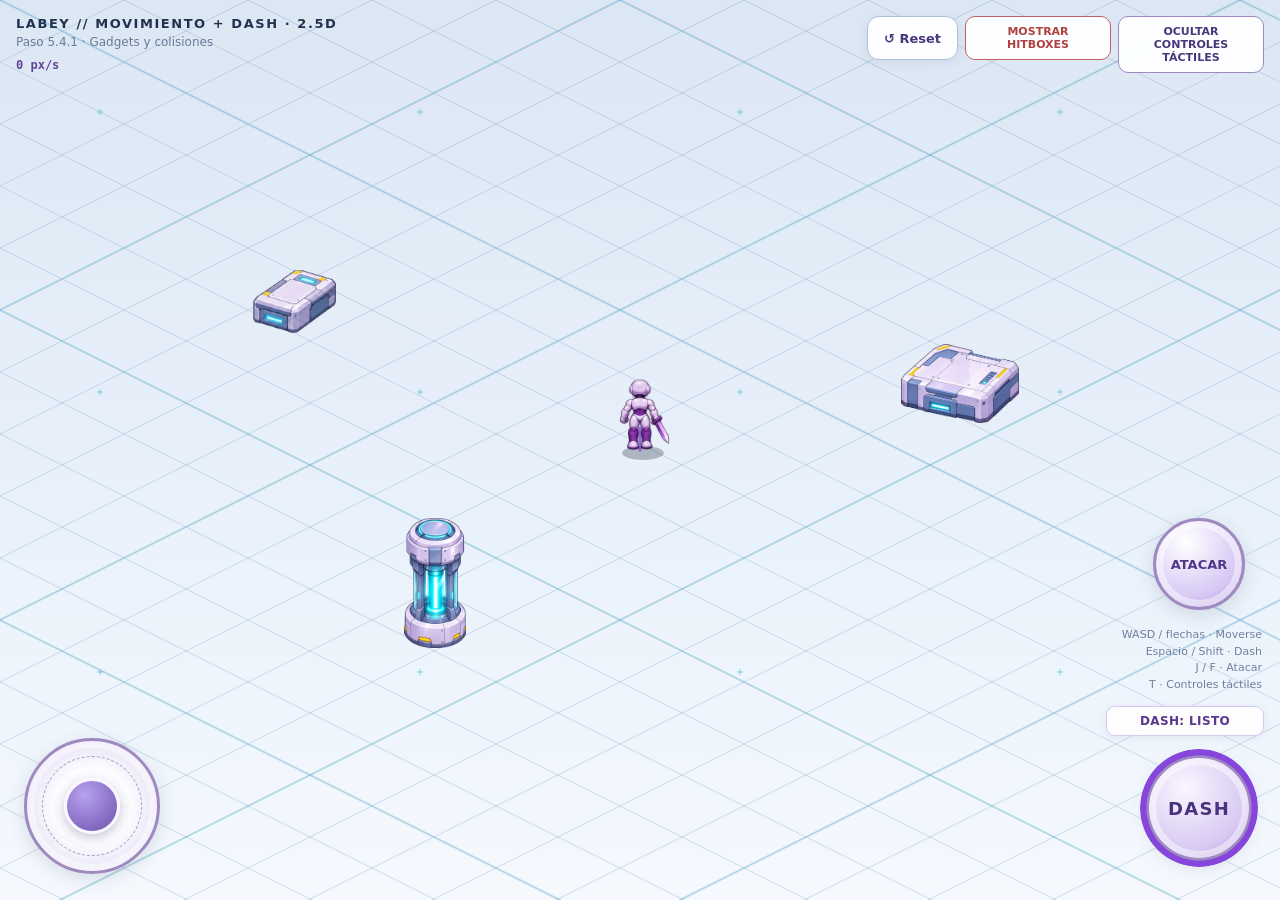
==== commit 6b0cf40a: "LABEY: publicar laboratorio de gadgets Paso 5.4.1" ====
--- a/web/index.html
+++ b/web/index.html
@@ -4,7 +4,7 @@
   <meta charset="utf-8">
   <meta name="viewport" content="width=device-width, initial-scale=1, viewport-fit=cover, user-scalable=no">
   <meta name="theme-color" content="#eaf1fa">
-  <title>LABEY · Paso 5 · Sprites V3 + Dash + Hitboxes</title>
+  <title>LABEY · Paso 5.4.1 · Ataque y controles</title>
   <style>
     :root {
       font-family: system-ui, -apple-system, BlinkMacSystemFont, "Segoe UI", sans-serif;
@@ -16,7 +16,7 @@
     html, body { width: 100%; height: 100%; margin: 0; overflow: hidden; }
     body { overscroll-behavior: none; user-select: none; -webkit-user-select: none; }
 
-    /* El suelo y las cajas se dibujan en Canvas. Las hojas V3 reales
+    /* El suelo y los gadgets se dibujan en Canvas. Las hojas V3 reales
        se recortan por fotograma con drawImage, sin generar arte nuevo. */
     #game {
       display: block;
@@ -28,6 +28,7 @@
 
     .topbar {
       position: fixed;
+      z-index: 1;
       top: max(16px, env(safe-area-inset-top));
       left: max(16px, env(safe-area-inset-left));
       right: max(16px, env(safe-area-inset-right));
@@ -55,7 +56,7 @@
       cursor: pointer;
       box-shadow: 0 3px 12px #40567619;
     }
-    #hitboxToggle {
+    #hitboxToggle, #touchToggle {
       pointer-events: auto;
       padding: 8px 10px;
       min-height: 40px;
@@ -67,17 +68,28 @@
       font: 750 11px system-ui, sans-serif;
       cursor: pointer;
     }
+    #touchToggle { border-color: #9e8abf; color: #49377c; }
+    #touchToggle:focus-visible { outline: 3px solid #885ae2; outline-offset: 2px; }
+    #touchControls[hidden] { display: none; }
     #hitboxToggle[aria-pressed="true"] { background: #a83232; color: white; }
     #hitboxToggle:focus-visible { outline: 3px solid #cc3939; outline-offset: 2px; }
     @media (min-width: 700px) { .topActions { flex-direction: row; align-items: start; } }
     @media (max-width: 380px) {
       .topbar { gap: 8px; }
-      #hitboxToggle { max-width: 128px; font-size: 10px; }
+      #hitboxToggle, #touchToggle { max-width: 128px; font-size: 10px; }
       #reset { padding: 8px 11px; }
       .title { font-size: 11px; }
     }
     #reset:active { transform: scale(.97); }
     #reset:focus-visible { outline: 3px solid #885ae2; outline-offset: 3px; }
+
+    #game[hidden] { display: none; }
+    #canvasError, noscript {
+      position: fixed;
+      inset: 45% 1rem auto;
+      z-index: 2;
+      text-align: center;
+    }
 
     /* Joystick: Pointer Events funcionan con toque, lápiz y ratón. */
     #joystick {
@@ -197,7 +209,7 @@
       pointer-events: none;
     }
     @media (max-width: 600px) {
-      .hint { display: none; } /* evita tapar cajas y controles en móviles */
+      .hint { display: none; } /* evita tapar gadgets y controles en móviles */
     }
     @media (max-width: 380px) {
       #joystick { width: 118px; height: 118px; }
@@ -215,23 +227,28 @@
   <div class="topbar">
     <div>
       <div class="title">LABEY // MOVIMIENTO + DASH · 2.5D</div>
-      <div class="subtitle">Paso 5 · Labey V3 · Dash y colisiones</div>
+      <div class="subtitle">Paso 5.4.1 · Gadgets y colisiones</div>
       <div id="speed" aria-live="off">0 px/s</div>
     </div>
     <div class="topActions">
       <button id="reset" type="button" aria-label="Regresar al centro">↺ Reset</button>
       <button id="hitboxToggle" type="button" aria-pressed="false">MOSTRAR HITBOXES</button>
+      <button id="touchToggle" type="button" aria-controls="touchControls" aria-keyshortcuts="T">OCULTAR CONTROLES TÁCTILES</button>
     </div>
   </div>
 
-  <div id="joystick" aria-label="Joystick virtual de movimiento">
-    <div id="knob"></div>
+  <div id="touchControls">
+    <div id="joystick" aria-label="Joystick virtual de movimiento">
+      <div id="knob"></div>
+    </div>
+    <div id="dashStatus" role="status" aria-live="off">DASH: LISTO</div>
+    <button id="dash" type="button" aria-label="Dash, esquivar" title="Dash: Espacio o Shift">DASH</button>
+    <button id="attack" type="button" aria-label="Atacar con espada, animación sin daño" title="Atacar: J o F">ATACAR</button>
   </div>
-  <div id="dashStatus" role="status" aria-live="off">DASH: LISTO</div>
-  <button id="dash" type="button" aria-label="Dash, esquivar" title="Dash: Espacio o Shift">DASH</button>
-  <button id="attack" type="button" aria-label="Atacar con espada, animación sin daño" title="Atacar: J o F">ATACAR</button>
-  <div class="hint">Mueve: joystick / WASD / flechas.<br>Dash: Espacio/Shift.<br>Ataca: J/F.<br>Cajas sólidas: sólo en su base.</div>
-
+  <div class="hint">WASD / flechas · Moverse<br>Espacio / Shift · Dash<br>J / F · Atacar<br>T · Controles táctiles</div>
+
+  <p id="canvasError" hidden>Este visor no permite dibujar el juego. Abre el archivo en una pestaña del navegador.</p>
+  <noscript>Para jugar, abre esta página en el navegador con JavaScript habilitado.</noscript>
   <script>
     "use strict";
 
@@ -255,6 +272,11 @@
 
     const canvas = document.getElementById("game");
     const ctx = canvas.getContext("2d");
+    if (!ctx) {
+      canvas.hidden = true;
+      document.getElementById("canvasError").hidden = false;
+      throw new Error("Canvas 2D no disponible");
+    }
     const stick = document.getElementById("joystick");
     const knob = document.getElementById("knob");
     const speedLabel = document.getElementById("speed");
@@ -263,6 +285,8 @@
     const dashStatus = document.getElementById("dashStatus");
     const hitboxToggle = document.getElementById("hitboxToggle");
     const attackButton = document.getElementById("attack");
+    const touchToggle = document.getElementById("touchToggle");
+    const touchControls = document.getElementById("touchControls");
 
     // Mismas hojas V3 de Gaston: 8 filas S,SE,E,NE,N,NW,W,SW.
     // 320x320 por cuadro; 5 columnas caminar y 3 columnas atacar.
@@ -274,10 +298,27 @@
     // Las hojas están alineadas al suelo: x=160, pies ~y=296.
     const SPRITE_PIVOT_X = 160;
     const SPRITE_PIVOT_Y = 296;
+    // Centro de apoyo entre las suelas, por dirección y cuadro de ataque.
+    // La hoja incluye estocadas amplias: el centro del PNG no es el apoyo.
+    const ATTACK_PIVOTS = [
+      [[161, 296], [173, 296], [162, 296]], // S
+      [[133, 302], [112, 301], [129, 301]], // SE
+      [[132, 296], [102, 305], [132, 295]], // E
+      [[145, 295], [124, 298], [156, 295]], // NE
+      [[160, 296], [165, 296], [160, 296]], // N
+      [[180, 295], null, [185, 295]], // NW
+      [[184, 296], null, [185, 296]], // W
+      [[168, 296], [177, 295], [172, 296]]  // SW
+    ];
+    const ATTACK_IMPACT_ROW = {5: 3, 6: 2};
+    const ATTACK_REACH = 68;
+    const ATTACK_DEPTH_SCALE = 0.68;
+    const ATTACK_HALF_SWEEP = 35 * Math.PI / 180;
+    const ATTACK_START_DISTANCE = 14;
     const spriteWalk = new Image();
     const spriteAttack = new Image();
-    spriteWalk.src = "assets/protagonista_caminar_v3.png";
-    spriteAttack.src = "assets/protagonista_atacar_v3.png";
+    spriteWalk.src = "assets/protagonista_caminar_v3.webp";
+    spriteAttack.src = "assets/protagonista_atacar_v3.webp";
     let walkTime = 0;
     let attackRemaining = 0;
     let attackFacing = -Math.PI / 2;
@@ -286,12 +327,36 @@
       return ((2 - snappedOctant) % 8 + 8) % 8;
     }
     function triggerAttack() {
-      // Sólo animación: aún no se calculan daño, alcance o enemigos.
-      if (dashRemaining > 0) return;
+      if (dashRemaining > 0 || attackRemaining > 0) return;
       attackRemaining = ATTACK_DURATION;
-      attackFacing = player.facing;
+      attackFacing = getInputFacing(getInput());
+      player.facing = attackFacing;
     }
     attackButton.addEventListener("click", triggerAttack);
+
+    function attackFrameIndex() {
+      if (attackRemaining <= 0) return -1;
+      return Math.min(2, Math.floor((ATTACK_DURATION - attackRemaining) / ATTACK_FRAME_TIME));
+    }
+
+    function getAttackHitbox() {
+      if (attackFrameIndex() !== 1) return null;
+      // Ajusta el ángulo antes de proyectar el arco sobre el suelo para
+      // conservar las ocho direcciones de pantalla, incluso en diagonales.
+      const aim = Math.atan2(Math.sin(attackFacing) / ATTACK_DEPTH_SCALE, Math.cos(attackFacing));
+      const points = [[
+        player.x + Math.cos(aim) * ATTACK_START_DISTANCE,
+        player.y + Math.sin(aim) * ATTACK_START_DISTANCE * ATTACK_DEPTH_SCALE
+      ]];
+      for (let step = 0; step <= 12; step++) {
+        const angle = aim + ATTACK_HALF_SWEEP * (step / 6 - 1);
+        points.push([
+          player.x + Math.cos(angle) * ATTACK_REACH,
+          player.y + Math.sin(angle) * ATTACK_REACH * ATTACK_DEPTH_SCALE
+        ]);
+      }
+      return points;
+    }
 
     let showHitboxes = false;
     hitboxToggle.addEventListener("click", () => {
@@ -308,7 +373,7 @@
     let screenWidth = 0;
     let screenHeight = 0;
     let firstResize = true;
-    let boxesInitialized = false;
+    let gadgetsInitialized = false;
 
     const player = {
       x: 0, y: 0,
@@ -342,8 +407,9 @@
         }
       }
       // En el primer resize, sceneBoxes aún no está inicializado.
-      // La ubicación segura se resuelve después de declarar las cajas.
-      if (boxesInitialized) {
+      // La ubicación segura se resuelve después de declarar los gadgets.
+      if (gadgetsInitialized) {
+        layoutGadgets();
         const safe = getSafeSpawn(player.x, player.y);
         if (safe.x !== player.x) player.vx = 0;
         if (safe.y !== player.y) player.vy = 0;
@@ -378,14 +444,44 @@
 
     function releaseJoystick(event) {
       if (event && event.pointerId !== activePointer) return;
+      const pointer = activePointer;
       activePointer = null;
+      if (pointer !== null && stick.hasPointerCapture(pointer)) stick.releasePointerCapture(pointer);
       joystickInput.x = 0;
       joystickInput.y = 0;
       knob.style.transform = "translate3d(0, 0, 0)";
     }
 
+    const TOUCH_PREFERENCE = "labey.touchControlsHidden";
+    function setTouchControlsHidden(hidden) {
+      if (hidden) releaseJoystick();
+      touchControls.hidden = hidden;
+      touchToggle.textContent = hidden ? "MOSTRAR CONTROLES TÁCTILES" : "OCULTAR CONTROLES TÁCTILES";
+      touchToggle.setAttribute("aria-expanded", String(!hidden));
+    }
+
+    try {
+      const saved = localStorage.getItem(TOUCH_PREFERENCE) ?? localStorage.getItem("labey.joystickHidden");
+      setTouchControlsHidden(saved === "true");
+    } catch {
+      setTouchControlsHidden(false);
+    }
+
+    function toggleTouchControls() {
+      setTouchControlsHidden(!touchControls.hidden);
+      try {
+        localStorage.setItem(TOUCH_PREFERENCE, String(touchControls.hidden));
+      } catch {
+        // El botón sigue funcionando durante esta sesión.
+      }
+    }
+    touchToggle.addEventListener("click", (event) => {
+      toggleTouchControls();
+      if (event.detail > 0) touchToggle.blur();
+    });
+
     stick.addEventListener("pointerdown", (event) => {
-      if (activePointer !== null) return; // un dedo controla el joystick
+      if (touchControls.hidden || activePointer !== null) return;
       event.preventDefault();
       activePointer = event.pointerId;
       stick.setPointerCapture(activePointer);
@@ -411,6 +507,10 @@
 
     window.addEventListener("keydown", (event) => {
       const key = event.key.toLowerCase();
+      if (key === "t" && !event.repeat && !event.ctrlKey && !event.altKey && !event.metaKey) {
+        event.preventDefault();
+        toggleTouchControls();
+      }
       if (directions[key]) {
         event.preventDefault();
         pressed.add(key);
@@ -420,9 +520,8 @@
         triggerAttack();
       }
       if ((key === " " || key === "shift") && !event.repeat) {
-        // Respeta el botón Reset cuando tiene foco y se activa con Espacio.
-        if ((event.target === resetButton || event.target === hitboxToggle ||
-             event.target === dashButton) && key === " ") return;
+        // Espacio conserva el comportamiento nativo del botón enfocado.
+        if (key === " " && event.target instanceof HTMLButtonElement) return;
         event.preventDefault();
         triggerDash();
       }
@@ -444,22 +543,22 @@
       return length > 0 ? { x: x / length, y: y / length } : { x: 0, y: 0 };
     }
 
+    function getInputFacing(input) {
+      if (Math.hypot(input.x, input.y) <= 0.05) return player.facing;
+      const octant = Math.PI / 4;
+      return Math.round(Math.atan2(input.y, input.x) / octant) * octant;
+    }
+
     // ===== 5. Dash: velocidad instantánea, orientación y recarga =====
     function triggerDash() {
       // No se permite encadenar Dash ni activarlo durante el cooldown.
       if (dashRemaining > 0 || cooldownRemaining > 0) return;
 
-      const input = getInput();
-      const magnitude = Math.hypot(input.x, input.y);
-      const angle = magnitude > 0.05
-        ? Math.atan2(input.y, input.x) // joystick/teclado tiene prioridad
-        : player.facing;               // en reposo usa la última orientación
-
-      // Dash en una de las ocho direcciones, igual que el indicador.
-      const snapped = Math.round(angle / (Math.PI / 4)) * (Math.PI / 4);
-      player.facing = snapped;
-      dashDirection = { x: Math.cos(snapped), y: Math.sin(snapped) };
+      const angle = getInputFacing(getInput());
+      player.facing = angle;
+      dashDirection = { x: Math.cos(angle), y: Math.sin(angle) };
       dashRemaining = DASH_DURATION;
+      attackRemaining = 0;
       player.vx = dashDirection.x * DASH_SPEED;
       player.vy = dashDirection.y * DASH_SPEED;
       isInvulnerable = true;
@@ -549,12 +648,8 @@
       // movimiento con choque y deslizamiento separado en X/Y.
       moveWithCollisions(player.vx * dt, player.vy * dt, false);
 
-      // Cuantización a 8 direcciones, usando la VELOCIDAD real.
-      // Si se detiene, mantenemos la última orientación sin cambiarla.
-      if (Math.hypot(player.vx, player.vy) > 2) {
-        const angle = Math.atan2(player.vy, player.vx);
-        player.facing = Math.round(angle / (Math.PI / 4)) * (Math.PI / 4);
-      }
+      // La intención manda sobre la inercia y sigue contando al tocar un gadget.
+      if (attackRemaining <= 0) player.facing = getInputFacing(input);
     }
 
     function update(dt) {
@@ -569,7 +664,7 @@
         player.vx = dashDirection.x * DASH_SPEED;
         player.vy = dashDirection.y * DASH_SPEED;
         // Durante el Dash se conserva la velocidad instantánea de 780 px/s,
-        // pero su desplazamiento está sujeto a las mismas paredes y cajas.
+        // pero su desplazamiento está sujeto a las mismas paredes y gadgets.
         const dashHit = moveWithCollisions(player.vx * dashDt, player.vy * dashDt, true);
 
         // Estela continua incluso a 20 FPS: muestreamos cada 12 px.
@@ -607,22 +702,49 @@
       refreshDashUI();
     }
 
-    // ===== 7. Representación 2.5D + cajas con huella física =====
-    // La Y indicada en cada caja es el vértice frontal de su BASE en el piso.
-    // La altura visual NO forma parte de su hitbox: se permite pasar detrás.
-    const sceneBoxes = [
-      { rx: 0.21, ry: 0.36, width: 86,  height: 49, depth: 29, variant: "amber" },
-      { rx: 0.76, ry: 0.43, width: 115, height: 66, depth: 38, variant: "blue" },
-      { rx: 0.33, ry: 0.70, width: 100, height: 58, depth: 31, variant: "blue" },
-      { rx: 0.78, ry: 0.78, width: 82,  height: 47, depth: 27, variant: "amber" }
+    // El sprite y su huella comparten coordenadas relativas al recorte.
+    function gadget(file, rx, ry, width, crop, base) {
+      const image = new Image();
+      image.src = file;
+      return {image, rx, ry, width, height: width * crop[3] / crop[2], crop, base};
+    }
+
+    const gadgets = [
+      gadget("assets/06_BLOQUE_PEQUENO.webp", .23, .37, 83, [285, 277, 225, 172],
+        [[.01,.80], [.47,.99], [.99,.55], [.53,.36]]),
+      gadget("assets/07_BLOQUE_GRANDE.webp", .75, .47, 118, [208, 156, 1117, 746],
+        [[.01,.77], [.70,.99], [.99,.60], [.30,.39]]),
+      gadget("assets/08_COLUMNA.webp", .34, .72, 62, [183, 77, 655, 1375],
+        Array.from({length: 24}, (_, i) => {
+          const angle = i * Math.PI / 12;
+          return [.50 + .48 * Math.cos(angle), .84 + .15 * Math.sin(angle)];
+        }))
     ];
+    let gadgetLayouts = [];
+
+    function layoutGadgets() {
+      gadgetLayouts = gadgets.map(gadget => {
+        const {rx, ry, width, height, base} = gadget;
+        const x = rx * screenWidth - width / 2;
+        const y = ry * screenHeight - height;
+        const points = base.map(([px, py]) => [x + px * width, y + py * height]);
+        const axes = [[1, 0], [0, 1], ...points.map(([px, py], i) => {
+          const [nx, ny] = points[(i + 1) % points.length];
+          return [ny - py, px - nx];
+        })];
+        const spans = axes.map(([dx, dy]) => {
+          const projections = points.map(([px, py]) => px * dx + py * dy);
+          return {dx, dy, min: Math.min(...projections), max: Math.max(...projections)};
+        });
+        return {gadget, x, y, points, spans, bottom: Math.max(...points.map(point => point[1]))};
+      }).sort((a, b) => a.bottom - b.bottom);
+    }
 
     // ===== 8. Hitboxes: físicas EN EL SUELO (no envoltura gráfica) =====
     const MAP_MARGIN = 22;              // borde jugable claramente visible
-    const PLAYER_FOOT_WIDTH = 21;       // hitbox plana: sólo los pies
-    const PLAYER_FOOT_HEIGHT = 11;
-    const PLAYER_FOOT_OFFSET_Y = 10;    // cuadrado 32x32; pies cerca de su base
-    const MAX_COLLISION_STEP = 4;       // evita atravesar cajas en un Dash rápido
+    const PLAYER_FOOT_WIDTH = 28;       // base estable al caminar y al atacar
+    const PLAYER_FOOT_HEIGHT = 13;
+    const MAX_COLLISION_STEP = 4;       // evita atravesar gadgets en un Dash rápido
 
     // Rectangle {left,top,right,bottom} en coordenadas de pantalla.
     function getBounds() {
@@ -634,54 +756,40 @@
       return {
         left: x - PLAYER_FOOT_WIDTH / 2,
         right: x + PLAYER_FOOT_WIDTH / 2,
-        top: y + PLAYER_FOOT_OFFSET_Y - PLAYER_FOOT_HEIGHT / 2,
-        bottom: y + PLAYER_FOOT_OFFSET_Y + PLAYER_FOOT_HEIGHT / 2
+        top: y - PLAYER_FOOT_HEIGHT / 2,
+        bottom: y + PLAYER_FOOT_HEIGHT / 2
       };
-    }
-
-    function getBoxHitbox(box) {
-      const x = box.rx * screenWidth;
-      const frontY = box.ry * screenHeight;
-      // La caja 2.5D se pinta con altura = box.height, pero sólo colisiona
-      // en su HUELLA rectangular sobre el piso (basada en profundidad/depth).
-      // Rectángulo dentro de los vértices del rombo de contacto inferior.
-      return {
-        left: x - box.width * 0.38,
-        right: x + box.width * 0.38,
-        top: frontY - box.depth * 1.75,
-        bottom: frontY - box.depth * 0.25
-      };
-    }
-
-    function rectanglesOverlap(a, b) {
-      // Contactos exactos no son penetración; permite caminar pegado al borde.
-      return a.left < b.right && a.right > b.left &&
-             a.top < b.bottom && a.bottom > b.top;
     }
 
     function isBlockedAt(x, y) {
       const bounds = getBounds();
       const feet = getPlayerHitbox(x, y);
-      // Se mantiene DENTRO el cuadrado visible y también su hitbox de pies.
-      if (x - SIZE / 2 < bounds.left || x + SIZE / 2 > bounds.right ||
-          y - SIZE / 2 < bounds.top || y + SIZE / 2 > bounds.bottom ||
-          feet.left < bounds.left || feet.right > bounds.right ||
+      if (feet.left < bounds.left || feet.right > bounds.right ||
           feet.top < bounds.top || feet.bottom > bounds.bottom) return true;
-      return sceneBoxes.some(box => rectanglesOverlap(feet, getBoxHitbox(box)));
+
+      // Teorema de ejes separadores: rectángulo de pies contra huella convexa.
+      return gadgetLayouts.some(({spans}) => spans.every(({dx, dy, min, max}) => {
+        const center = x * dx + y * dy;
+        const radius = (Math.abs(dx) * PLAYER_FOOT_WIDTH + Math.abs(dy) * PLAYER_FOOT_HEIGHT) / 2;
+        return center + radius > min && center - radius < max;
+      }));
     }
 
     function getSafeSpawn(preferX = screenWidth / 2, preferY = screenHeight / 2) {
       const bounds = getBounds();
-      const pad = SIZE / 2;
-      const cx = Math.max(bounds.left + pad, Math.min(bounds.right - pad, preferX));
-      const cy = Math.max(bounds.top + pad, Math.min(bounds.bottom - pad, preferY));
+      const minX = bounds.left + PLAYER_FOOT_WIDTH / 2;
+      const maxX = bounds.right - PLAYER_FOOT_WIDTH / 2;
+      const minY = bounds.top + PLAYER_FOOT_HEIGHT / 2;
+      const maxY = bounds.bottom - PLAYER_FOOT_HEIGHT / 2;
+      const cx = Math.max(minX, Math.min(maxX, preferX));
+      const cy = Math.max(minY, Math.min(maxY, preferY));
       if (!isBlockedAt(cx, cy)) return {x: cx, y: cy};
-      // Cuando se rota el teléfono, evitar regenerar al jugador DENTRO de una caja.
+      // Cuando se rota el teléfono, evitar regenerar al jugador dentro de un gadget.
       for (let radius = 16; radius <= Math.max(screenWidth, screenHeight); radius += 16) {
         for (let a = 0; a < 24; a++) {
           const angle = 2 * Math.PI * a / 24;
-          const x = Math.max(bounds.left + pad, Math.min(bounds.right - pad, cx + Math.cos(angle) * radius));
-          const y = Math.max(bounds.top + pad, Math.min(bounds.bottom - pad, cy + Math.sin(angle) * radius));
+          const x = Math.max(minX, Math.min(maxX, cx + Math.cos(angle) * radius));
+          const y = Math.max(minY, Math.min(maxY, cy + Math.sin(angle) * radius));
           if (!isBlockedAt(x, y)) return {x, y};
         }
       }
@@ -718,7 +826,7 @@
       return hitX || hitY;
     }
 
-    function drawHitboxes() {
+    function drawHitboxes(attack) {
       if (!showHitboxes) return;
       ctx.save();
       ctx.strokeStyle = "rgba(255, 0, 0, .8)";
@@ -727,17 +835,19 @@
       const area = getBounds();
       ctx.strokeRect(area.left, area.top, area.right - area.left, area.bottom - area.top);
       ctx.setLineDash([]);
-      const boxes = sceneBoxes.map(getBoxHitbox);
-      boxes.push(getPlayerHitbox());
-      boxes.forEach((b, i) => {
-        ctx.fillStyle = i === boxes.length - 1 ? "rgba(255, 0, 0, .16)" : "rgba(255, 0, 0, .08)";
-        ctx.fillRect(b.left, b.top, b.right - b.left, b.bottom - b.top);
-        ctx.strokeRect(b.left, b.top, b.right - b.left, b.bottom - b.top);
-      });
+      for (const {points} of gadgetLayouts) {
+        fillPolygon(points, "rgba(255, 0, 0, .08)", "rgba(255, 0, 0, .8)");
+      }
+      const feet = getPlayerHitbox();
+      ctx.fillStyle = "rgba(255, 0, 0, .16)";
+      ctx.fillRect(feet.left, feet.top, PLAYER_FOOT_WIDTH, PLAYER_FOOT_HEIGHT);
+      ctx.strokeRect(feet.left, feet.top, PLAYER_FOOT_WIDTH, PLAYER_FOOT_HEIGHT);
+      if (attack) fillPolygon(attack, "rgba(126, 54, 230, .28)", "#782ed3");
       ctx.restore();
     }
 
-    boxesInitialized = true;
+    layoutGadgets();
+    gadgetsInitialized = true;
     const initialSpawn = getSafeSpawn(player.x, player.y);
     player.x = initialSpawn.x;
     player.y = initialSpawn.y;
@@ -782,7 +892,7 @@
       }
     }
 
-    // Dibujo de polígonos reutilizable para las caras 2.5D de las cajas.
+    // Dibujo de polígonos reutilizable para las huellas y el alcance de ataque.
     function fillPolygon(points, fill, stroke = "#718aaa") {
       ctx.beginPath();
       ctx.moveTo(points[0][0], points[0][1]);
@@ -795,61 +905,42 @@
       ctx.stroke();
     }
 
-    function drawBox(box) {
-      const x = box.rx * screenWidth;
-      const y = box.ry * screenHeight;
-      const half = box.width / 2;
-      const d = box.depth;
-      const h = box.height;
-      const amber = box.variant === "amber";
-
-      // Contacto con el suelo, con sombras pintadas antes de la caja.
-      ctx.save();
-      ctx.fillStyle = "rgba(18, 34, 57, .20)";
-      ctx.beginPath();
-      ctx.ellipse(x + 5, y - d + 9, half * 1.1, d * 0.65, 0, 0, Math.PI * 2);
-      ctx.fill();
-      ctx.restore();
-
-      // Parte superior: rombo con las cuatro esquinas proyectadas.
-      const back  = [x,        y - h - 2 * d];
-      const right = [x + half, y - h - d];
-      const front = [x,        y - h];
-      const left  = [x - half, y - h - d];
-      const rightBottom = [x + half, y - d];
-      const frontBottom = [x, y];
-      const leftBottom  = [x - half, y - d];
-
-      fillPolygon([left, front, frontBottom, leftBottom], amber ? "#8698af" : "#8ea6c4");
-      fillPolygon([front, right, rightBottom, frontBottom], amber ? "#70829c" : "#7794b8");
-      fillPolygon([back, right, front, left], amber ? "#e2d9c8" : "#dbe9fa", "#758ba8");
-
-      // Franjas y remaches: tecnología sobria con un toque cyan / ámbar.
-      const accent = amber ? "#e5a85a" : "#49cfe6";
-      ctx.strokeStyle = accent;
-      ctx.lineWidth = 2.4;
-      ctx.beginPath();
-      ctx.moveTo(x - half * 0.35, y - h - d);
-      ctx.lineTo(x, y - h - d * .65);
-      ctx.stroke();
-      ctx.fillStyle = "#526985";
-      ctx.beginPath();ctx.arc(x - half * .63, y - h - d, 2.3, 0, Math.PI * 2);ctx.fill();
-      ctx.beginPath();ctx.arc(x + half * .63, y - h - d, 2.3, 0, Math.PI * 2);ctx.fill();
+    function drawGadget({gadget, x, y, points}) {
+      const {image, crop, width, height} = gadget;
+      if (!image.complete || !image.naturalWidth) {
+        fillPolygon(points, "#c3cce1");
+        return;
+      }
+      ctx.drawImage(image, ...crop, x, y, width, height);
+    }
+
+    function frontEdgeAt({points, spans}, x) {
+      const column = Math.max(spans[0].min, Math.min(spans[0].max, x));
+      let frontY = -Infinity;
+      for (let i = 0; i < points.length; i++) {
+        const [ax, ay] = points[i];
+        const [bx, by] = points[(i + 1) % points.length];
+        if (column < Math.min(ax, bx) || column > Math.max(ax, bx)) continue;
+        const edgeY = ax === bx ? Math.max(ay, by) : ay + (by - ay) * (column - ax) / (bx - ax);
+        frontY = Math.max(frontY, edgeY);
+      }
+      return frontY;
     }
 
     // Posición del sprite basada en el punto de contacto: sólo la base
     // participa en las colisiones físicas. El resto es volumen visual.
-    function drawSprite(image, row, column, x, y, alpha = 1) {
+    function drawSprite({image, row, col, pivot = [SPRITE_PIVOT_X, SPRITE_PIVOT_Y], mirror = false}, x, y, alpha = 1) {
       if (!image.complete || !image.naturalWidth) return false;
       const destSize = FRAME_SIZE * SPRITE_SCALE;
       ctx.save();
       ctx.globalAlpha = alpha;
       ctx.imageSmoothingEnabled = true;
       ctx.imageSmoothingQuality = "high";
+      ctx.translate(x, y);
+      if (mirror) ctx.scale(-1, 1);
       ctx.drawImage(image,
-        column * FRAME_SIZE, row * FRAME_SIZE, FRAME_SIZE, FRAME_SIZE,
-        x - SPRITE_PIVOT_X * SPRITE_SCALE,
-        y - SPRITE_PIVOT_Y * SPRITE_SCALE,
+        col * FRAME_SIZE, row * FRAME_SIZE, FRAME_SIZE, FRAME_SIZE,
+        -pivot[0] * SPRITE_SCALE, -pivot[1] * SPRITE_SCALE,
         destSize, destSize);
       ctx.restore();
       return true;
@@ -860,10 +951,14 @@
         // Sin sprites nuevos: pose de caminata V3 durante el Dash.
         return { image: spriteWalk, row: directionRow(player.facing), col: 2 };
       }
-      if (attackRemaining > 0) {
-        const elapsed = Math.max(0, ATTACK_DURATION - attackRemaining);
-        return { image: spriteAttack, row: directionRow(attackFacing),
-          col: Math.min(2, Math.floor(elapsed / ATTACK_FRAME_TIME)) };
+      const attackCol = attackFrameIndex();
+      if (attackCol !== -1) {
+        const facingRow = directionRow(attackFacing);
+        // En la hoja original, el impacto de W y NW apunta a la derecha.
+        const opposite = attackCol === 1 ? ATTACK_IMPACT_ROW[facingRow] : undefined;
+        const row = opposite ?? facingRow;
+        return { image: spriteAttack, row, col: attackCol,
+          pivot: ATTACK_PIVOTS[row][attackCol], mirror: opposite !== undefined };
       }
       const walking = Math.hypot(player.vx, player.vy) > 3;
       const col = walking ? Math.floor(walkTime / WALK_FRAME_TIME) % 5 : 0;
@@ -872,7 +967,7 @@
 
     function drawPlayer() {
       const dashing = dashRemaining > 0;
-      const feetY = player.y + SIZE / 2;
+      const feetY = player.y;
       // Sombra falsa directamente bajo los pies. Se alarga en Dash.
       ctx.save();
       ctx.translate(player.x + (dashing ? dashDirection.x * 8 : 3),
@@ -886,17 +981,17 @@
       ctx.restore();
 
       // Indicador anterior, ahora discretamente sobre el suelo.
-      const fx = Math.cos(player.facing), fy = Math.sin(player.facing);
+      const facing = attackRemaining > 0 ? attackFacing : player.facing;
+      const fx = Math.cos(facing), fy = Math.sin(facing);
       ctx.beginPath();
       ctx.moveTo(player.x, feetY);
-      ctx.lineTo(player.x + fx * 25, feetY + fy * 14);
+      ctx.lineTo(player.x + fx * 22, feetY + fy * 22);
       ctx.strokeStyle = "rgba(122,67,217,.75)";
       ctx.lineWidth = 3;
       ctx.lineCap = "round";
       ctx.stroke();
 
-      const {image, row, col} = currentSpriteFrame();
-      const drawn = drawSprite(image, row, col, player.x, feetY);
+      const drawn = drawSprite(currentSpriteFrame(), player.x, feetY);
       // Fallback durante la carga / si los PNG no se encuentran.
       if (!drawn) {
         ctx.fillStyle = "#ffffff";
@@ -918,6 +1013,10 @@
     function draw() {
       ctx.clearRect(0, 0, screenWidth, screenHeight);
       drawIsometricFloor();
+      const attack = getAttackHitbox();
+      if (attack && !showHitboxes) {
+        fillPolygon(attack, "rgba(126, 54, 230, .09)", "rgba(120, 46, 211, .35)");
+      }
 
       // Conservamos la estela púrpura, pero ahora contiene siluetas V3
       // que se desvanecen; no altera Dash ni sus hitboxes.
@@ -925,25 +1024,19 @@
         const opacity = Math.pow(ghost.life / TRAIL_LIFETIME, 1.5);
         ctx.fillStyle = `rgba(126, 55, 222, ${opacity * .32})`;
         ctx.fillRect(ghost.x - SIZE/2, ghost.y - SIZE/2, SIZE, SIZE);
-        drawSprite(spriteWalk, directionRow(player.facing), 2,
-                   ghost.x, ghost.y + SIZE / 2, opacity * .34);
-      }
-
-      // Y-Sorting verdadero: de MENOR a MAYOR Y (los cercanos, con Y mayor,
-      // se pintan al final y tapan correctamente a los del fondo).
-      // Para que funcione, compararnos el punto de contacto con el suelo.
-      const renderables = sceneBoxes.map(box => ({
-        sortY: box.ry * screenHeight,
-        render: () => drawBox(box)
-      }));
-      renderables.push({
-        sortY: player.y + SIZE / 2, // pies, no altura del sprite
-        render: drawPlayer
-      });
-      renderables.sort((a, b) => a.sortY - b.sortY);
-      for (const item of renderables) item.render();
+        drawSprite({image: spriteWalk, row: directionRow(player.facing), col: 2},
+                   ghost.x, ghost.y, opacity * .34);
+      }
+
+      const foreground = [];
+      for (const layout of gadgetLayouts) {
+        if (player.y >= frontEdgeAt(layout, player.x)) drawGadget(layout);
+        else foreground.push(layout);
+      }
+      drawPlayer();
+      for (const layout of foreground) drawGadget(layout);
       // Debug se dibuja encima SOLO si se solicita; no cambia Y-sorting.
-      drawHitboxes();
+      drawHitboxes(attack);
     }
 
     // ===== 8. Game Loop real: requestAnimationFrame + delta time =====
@@ -977,9 +1070,6 @@
       trail.length = 0;
       refreshDashUI();
       pressed.clear();
-      if (activePointer !== null && stick.hasPointerCapture(activePointer)) {
-        stick.releasePointerCapture(activePointer);
-      }
       releaseJoystick();
       speedLabel.textContent = "0 px/s";
     }
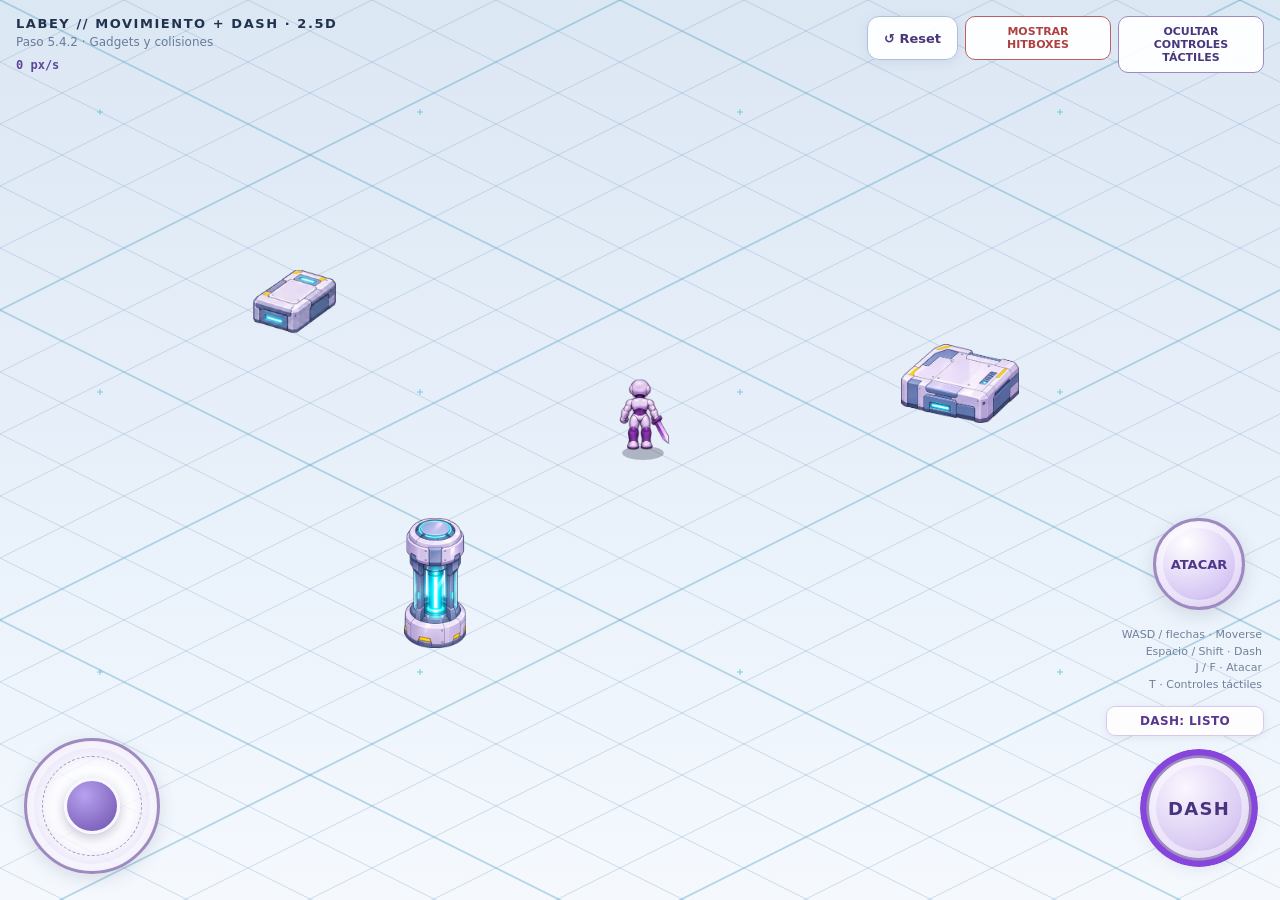
==== commit 66e1ce13: "LABEY: ajustar sprites, dash y frenado en Paso 5.4.2" ====
--- a/web/index.html
+++ b/web/index.html
@@ -4,7 +4,7 @@
   <meta charset="utf-8">
   <meta name="viewport" content="width=device-width, initial-scale=1, viewport-fit=cover, user-scalable=no">
   <meta name="theme-color" content="#eaf1fa">
-  <title>LABEY · Paso 5.4.1 · Ataque y controles</title>
+  <title>LABEY · Paso 5.4.2 · Ataque y controles</title>
   <style>
     :root {
       font-family: system-ui, -apple-system, BlinkMacSystemFont, "Segoe UI", sans-serif;
@@ -227,7 +227,7 @@
   <div class="topbar">
     <div>
       <div class="title">LABEY // MOVIMIENTO + DASH · 2.5D</div>
-      <div class="subtitle">Paso 5.4.1 · Gadgets y colisiones</div>
+      <div class="subtitle">Paso 5.4.2 · Gadgets y colisiones</div>
       <div id="speed" aria-live="off">0 px/s</div>
     </div>
     <div class="topActions">
@@ -255,15 +255,14 @@
     // ===== 1. Parámetros de Game Feel (ajustables) =====
     const MAX_SPEED = 260;       // píxeles/segundo, sin turbo diagonal
     const ACCELERATION = 1200;   // píxeles/segundo²
-    const FRICTION = 6.5;        // pérdida exponencial de velocidad al soltar
     const DEAD_ZONE = 0.10;      // ignora pequeños toques cerca del centro
     const SIZE = 32;             // cuadrado del jugador: 32 × 32
 
-    const DASH_SPEED = 780;      // impulso instantáneo en px/s
+    const DASH_SPEED = 624;      // impulso instantáneo en px/s
     const DASH_DURATION = 0.20;  // segundos invulnerable / en impulso
     const DASH_COOLDOWN = 0.80;  // segundos de recarga DESPUÉS del impulso
-    const DASH_EXIT_SPEED = 130; // deslizamiento al terminar el Dash
     const TRAIL_LIFETIME = 0.27; // segundos para desvanecer la estela
+    const TRAIL_OPACITY = 0.40;  // 60% menos intensidad que en el Paso 5.4.1
     const TRAIL_SPACING = 12;    // espacio entre los cuadrados de la estela
 
     // Variable GLOBAL deliberada. Podrá usarse en futuras colisiones.
@@ -295,6 +294,16 @@
     const ATTACK_FRAME_TIME = 0.11;
     const ATTACK_DURATION = 3 * ATTACK_FRAME_TIME;
     const SPRITE_SCALE = 0.40;
+    // El ataque frontal V3 tiene una silueta unos píxeles más alta.
+    const ATTACK_SPRITE_SCALE = [0.34, 0.36, 0.36, 0.36, 0.36, 0.36, 0.36, 0.36];
+    const WALK_FRAME_COUNT = 5;
+    // Empata los bordes del casco E reflejado con los del casco W en y=130.
+    // Cada entrada contiene [inicio E, ancho E, inicio W, ancho W].
+    const WEST_CROWN_SEAM = 130;
+    const WEST_CROWN = [
+      [136, 48, 135, 53], [141, 38, 137, 50], [138, 45, 136, 51],
+      [137, 46, 136, 50], [136, 48, 134, 54]
+    ];
     // Las hojas están alineadas al suelo: x=160, pies ~y=296.
     const SPRITE_PIVOT_X = 160;
     const SPRITE_PIVOT_Y = 296;
@@ -570,7 +579,7 @@
     }
 
     function spawnTrail(x, y) {
-      trail.push({ x, y, life: TRAIL_LIFETIME });
+      trail.push({ x, y, frame: currentSpriteFrame(), life: TRAIL_LIFETIME });
       // Límite defensivo: evita acumulación por FPS bajos o varios dashes.
       if (trail.length > 80) trail.splice(0, trail.length - 80);
     }
@@ -627,14 +636,8 @@
           player.vy += (differenceY / distance) * change;
         }
       } else {
-        // Fricción independiente de los FPS: deja un pequeño deslizamiento.
-        const damping = Math.exp(-FRICTION * dt);
-        player.vx *= damping;
-        player.vy *= damping;
-        if (Math.hypot(player.vx, player.vy) < 1) {
-          player.vx = 0;
-          player.vy = 0;
-        }
+        player.vx = 0;
+        player.vy = 0;
       }
 
       // Límite de velocidad total, también para el movimiento diagonal.
@@ -663,8 +666,7 @@
         const oldX = player.x, oldY = player.y;
         player.vx = dashDirection.x * DASH_SPEED;
         player.vy = dashDirection.y * DASH_SPEED;
-        // Durante el Dash se conserva la velocidad instantánea de 780 px/s,
-        // pero su desplazamiento está sujeto a las mismas paredes y gadgets.
+        // El impulso sigue sujeto a las mismas paredes y gadgets.
         const dashHit = moveWithCollisions(player.vx * dashDt, player.vy * dashDt, true);
 
         // Estela continua incluso a 20 FPS: muestreamos cada 12 px.
@@ -680,10 +682,8 @@
         if (dashRemaining === 0) {
           isInvulnerable = false;
           cooldownRemaining = DASH_COOLDOWN;
-          // En un impacto el Dash se corta en seco (sin inercia residual).
-          // Sin choque, conserva la velocidad de salida aprobada de 130 px/s.
-          player.vx = dashHit ? 0 : dashDirection.x * DASH_EXIT_SPEED;
-          player.vy = dashHit ? 0 : dashDirection.y * DASH_EXIT_SPEED;
+          player.vx = 0;
+          player.vy = 0;
         }
 
         const leftover = dt - dashDt;
@@ -929,27 +929,46 @@
 
     // Posición del sprite basada en el punto de contacto: sólo la base
     // participa en las colisiones físicas. El resto es volumen visual.
-    function drawSprite({image, row, col, pivot = [SPRITE_PIVOT_X, SPRITE_PIVOT_Y], mirror = false}, x, y, alpha = 1) {
+    function drawSprite({image, row, col, pivot = [SPRITE_PIVOT_X, SPRITE_PIVOT_Y], mirror = false, lean = 0}, x, y, alpha = 1) {
       if (!image.complete || !image.naturalWidth) return false;
-      const destSize = FRAME_SIZE * SPRITE_SCALE;
+      const scale = image === spriteAttack ? ATTACK_SPRITE_SCALE[row] : SPRITE_SCALE;
+      const sx = col * FRAME_SIZE, sy = row * FRAME_SIZE;
+      const dx = -pivot[0] * scale, dy = -pivot[1] * scale;
+      const size = FRAME_SIZE * scale;
       ctx.save();
       ctx.globalAlpha = alpha;
       ctx.imageSmoothingEnabled = true;
       ctx.imageSmoothingQuality = "high";
       ctx.translate(x, y);
+      if (lean) ctx.transform(1, 0, -lean, 1, 0, 0);
       if (mirror) ctx.scale(-1, 1);
-      ctx.drawImage(image,
-        col * FRAME_SIZE, row * FRAME_SIZE, FRAME_SIZE, FRAME_SIZE,
-        -pivot[0] * SPRITE_SCALE, -pivot[1] * SPRITE_SCALE,
-        destSize, destSize);
+      if (image === spriteWalk && row === 6) {
+        // La coronilla W viene cortada en la hoja. Recupera sólo la parte
+        // superior con el casco E para conservar el cuerpo y mano originales.
+        const [eastX, eastWidth, westX, westWidth] = WEST_CROWN[col];
+        const seam = WEST_CROWN_SEAM;
+        const crownHeight = seam * scale;
+        ctx.drawImage(image, sx, sy + seam, FRAME_SIZE, FRAME_SIZE - seam,
+          dx, dy + crownHeight, size, size - crownHeight);
+        const pad = 12;
+        const crownScale = scale * westWidth / eastWidth;
+        ctx.scale(-1, 1);
+        ctx.drawImage(image, sx + eastX - pad, 2 * FRAME_SIZE, eastWidth + 2 * pad, seam,
+          -(dx + (westX + westWidth) * scale) - pad * crownScale, dy,
+          (eastWidth + 2 * pad) * crownScale, crownHeight);
+      } else {
+        ctx.drawImage(image, sx, sy, FRAME_SIZE, FRAME_SIZE, dx, dy, size, size);
+      }
       ctx.restore();
       return true;
     }
 
     function currentSpriteFrame() {
       if (dashRemaining > 0) {
-        // Sin sprites nuevos: pose de caminata V3 durante el Dash.
-        return { image: spriteWalk, row: directionRow(player.facing), col: 2 };
+        const progress = 1 - dashRemaining / DASH_DURATION;
+        const col = Math.min(WALK_FRAME_COUNT - 1, Math.floor(progress * WALK_FRAME_COUNT));
+        return { image: spriteWalk, row: directionRow(player.facing), col,
+          lean: dashDirection.x * 0.15 };
       }
       const attackCol = attackFrameIndex();
       if (attackCol !== -1) {
@@ -961,7 +980,7 @@
           pivot: ATTACK_PIVOTS[row][attackCol], mirror: opposite !== undefined };
       }
       const walking = Math.hypot(player.vx, player.vy) > 3;
-      const col = walking ? Math.floor(walkTime / WALK_FRAME_TIME) % 5 : 0;
+      const col = walking ? Math.floor(walkTime / WALK_FRAME_TIME) % WALK_FRAME_COUNT : 0;
       return { image: spriteWalk, row: directionRow(player.facing), col };
     }
 
@@ -980,17 +999,6 @@
       ctx.fill();
       ctx.restore();
 
-      // Indicador anterior, ahora discretamente sobre el suelo.
-      const facing = attackRemaining > 0 ? attackFacing : player.facing;
-      const fx = Math.cos(facing), fy = Math.sin(facing);
-      ctx.beginPath();
-      ctx.moveTo(player.x, feetY);
-      ctx.lineTo(player.x + fx * 22, feetY + fy * 22);
-      ctx.strokeStyle = "rgba(122,67,217,.75)";
-      ctx.lineWidth = 3;
-      ctx.lineCap = "round";
-      ctx.stroke();
-
       const drawn = drawSprite(currentSpriteFrame(), player.x, feetY);
       // Fallback durante la carga / si los PNG no se encuentran.
       if (!drawn) {
@@ -1021,11 +1029,10 @@
       // Conservamos la estela púrpura, pero ahora contiene siluetas V3
       // que se desvanecen; no altera Dash ni sus hitboxes.
       for (const ghost of trail) {
-        const opacity = Math.pow(ghost.life / TRAIL_LIFETIME, 1.5);
+        const opacity = TRAIL_OPACITY * Math.pow(ghost.life / TRAIL_LIFETIME, 1.5);
         ctx.fillStyle = `rgba(126, 55, 222, ${opacity * .32})`;
         ctx.fillRect(ghost.x - SIZE/2, ghost.y - SIZE/2, SIZE, SIZE);
-        drawSprite({image: spriteWalk, row: directionRow(player.facing), col: 2},
-                   ghost.x, ghost.y, opacity * .34);
+        drawSprite(ghost.frame, ghost.x, ghost.y, opacity * .34);
       }
 
       const foreground = [];
@@ -1083,10 +1090,10 @@
         dashRemaining = 0;
         isInvulnerable = false;
         cooldownRemaining = DASH_COOLDOWN;
-        player.vx = dashDirection.x * DASH_EXIT_SPEED;
-        player.vy = dashDirection.y * DASH_EXIT_SPEED;
         refreshDashUI();
       }
+      player.vx = 0;
+      player.vy = 0;
     }
     window.addEventListener("blur", cancelInputs);
     document.addEventListener("visibilitychange", () => {
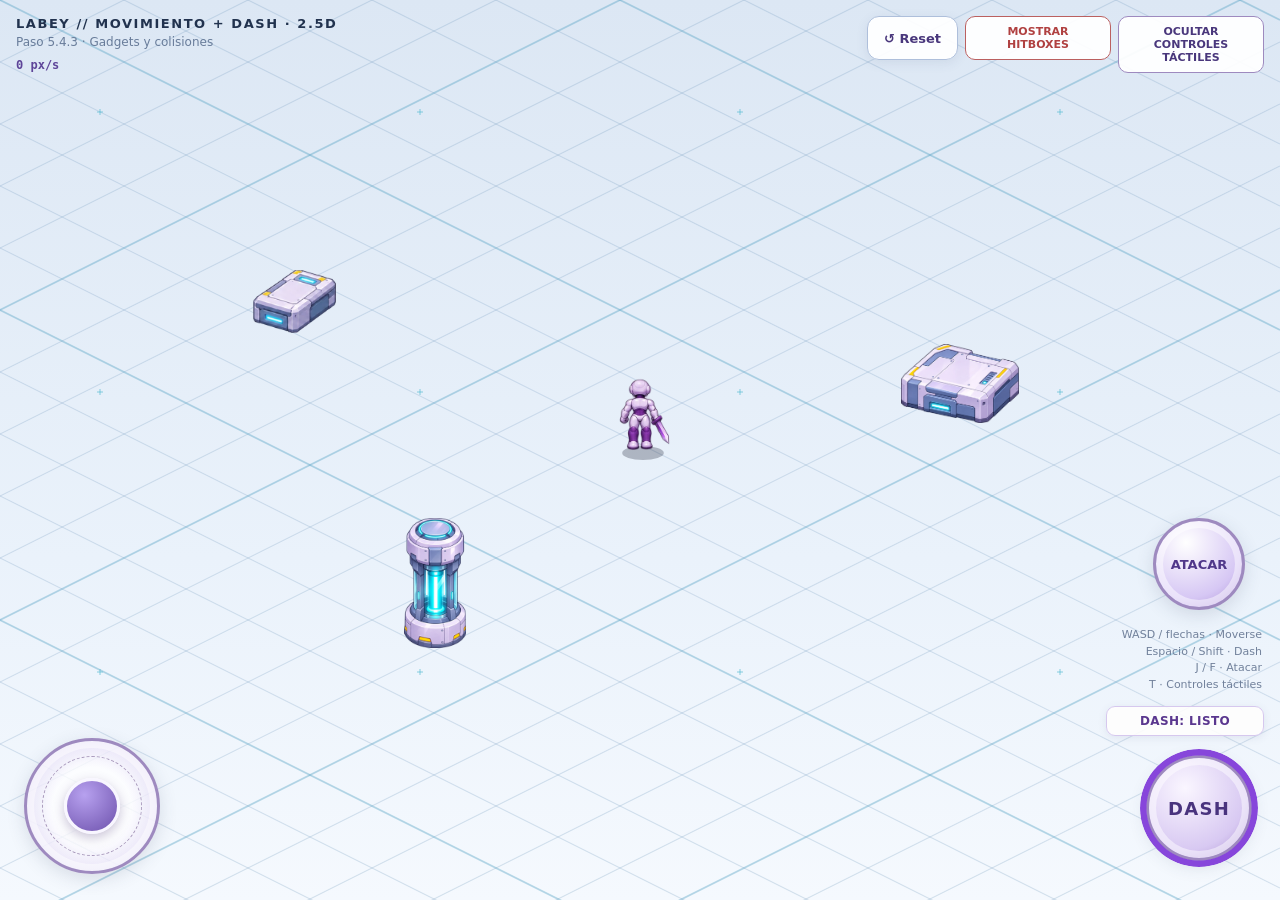
==== commit 90232c97: "LABEY: retirar indicadores de ataque y dash de la vista normal" ====
--- a/web/index.html
+++ b/web/index.html
@@ -4,7 +4,7 @@
   <meta charset="utf-8">
   <meta name="viewport" content="width=device-width, initial-scale=1, viewport-fit=cover, user-scalable=no">
   <meta name="theme-color" content="#eaf1fa">
-  <title>LABEY · Paso 5.4.2 · Ataque y controles</title>
+  <title>LABEY · Paso 5.4.3 · Ataque y controles</title>
   <style>
     :root {
       font-family: system-ui, -apple-system, BlinkMacSystemFont, "Segoe UI", sans-serif;
@@ -227,7 +227,7 @@
   <div class="topbar">
     <div>
       <div class="title">LABEY // MOVIMIENTO + DASH · 2.5D</div>
-      <div class="subtitle">Paso 5.4.2 · Gadgets y colisiones</div>
+      <div class="subtitle">Paso 5.4.3 · Gadgets y colisiones</div>
       <div id="speed" aria-live="off">0 px/s</div>
     </div>
     <div class="topActions">
@@ -826,8 +826,9 @@
       return hitX || hitY;
     }
 
-    function drawHitboxes(attack) {
+    function drawHitboxes() {
       if (!showHitboxes) return;
+      const attack = getAttackHitbox();
       ctx.save();
       ctx.strokeStyle = "rgba(255, 0, 0, .8)";
       ctx.lineWidth = 2;
@@ -1007,25 +1008,11 @@
         ctx.strokeStyle = "#6c53a8";
         ctx.strokeRect(player.x - SIZE/2, player.y - SIZE/2, SIZE, SIZE);
       }
-      if (isInvulnerable) {
-        ctx.save();
-        ctx.strokeStyle = "rgba(177,77,255,.75)";
-        ctx.lineWidth = 2;
-        ctx.beginPath();
-        ctx.ellipse(player.x, feetY - 24, 27, 43, 0, 0, Math.PI * 2);
-        ctx.stroke();
-        ctx.restore();
-      }
     }
 
     function draw() {
       ctx.clearRect(0, 0, screenWidth, screenHeight);
       drawIsometricFloor();
-      const attack = getAttackHitbox();
-      if (attack && !showHitboxes) {
-        fillPolygon(attack, "rgba(126, 54, 230, .09)", "rgba(120, 46, 211, .35)");
-      }
-
       // Conservamos la estela púrpura, pero ahora contiene siluetas V3
       // que se desvanecen; no altera Dash ni sus hitboxes.
       for (const ghost of trail) {
@@ -1043,7 +1030,7 @@
       drawPlayer();
       for (const layout of foreground) drawGadget(layout);
       // Debug se dibuja encima SOLO si se solicita; no cambia Y-sorting.
-      drawHitboxes(attack);
+      drawHitboxes();
     }
 
     // ===== 8. Game Loop real: requestAnimationFrame + delta time =====
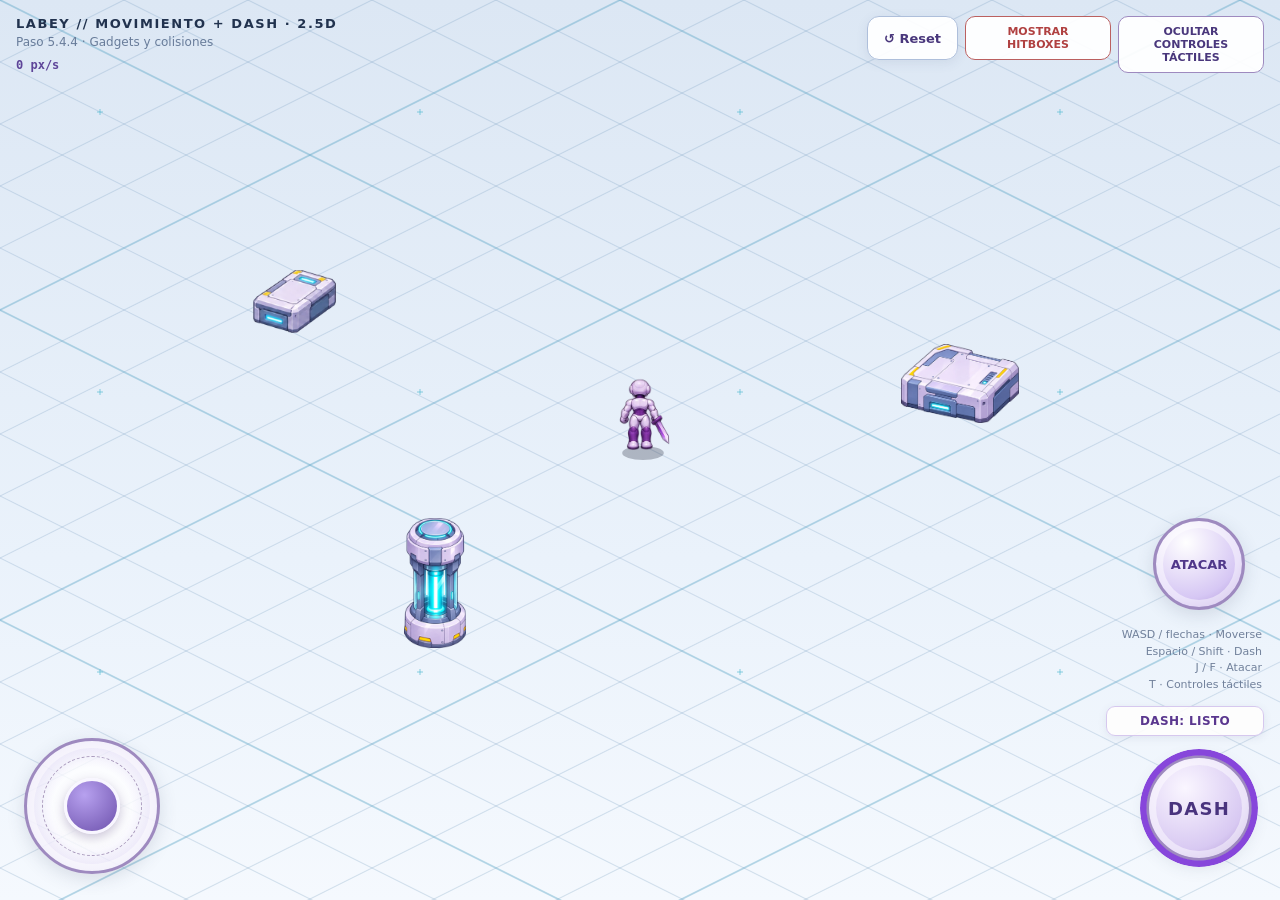
==== commit 26b1bf1c: "LABEY: instalar el juego en modo independiente" ====
--- a/web/index.html
+++ b/web/index.html
@@ -3,8 +3,9 @@
 <head>
   <meta charset="utf-8">
   <meta name="viewport" content="width=device-width, initial-scale=1, viewport-fit=cover, user-scalable=no">
+  <link rel="manifest" href="/labey.webmanifest">
   <meta name="theme-color" content="#eaf1fa">
-  <title>LABEY · Paso 5.4.3 · Ataque y controles</title>
+  <title>LABEY · Paso 5.4.4 · Ataque y controles</title>
   <style>
     :root {
       font-family: system-ui, -apple-system, BlinkMacSystemFont, "Segoe UI", sans-serif;
@@ -227,7 +228,7 @@
   <div class="topbar">
     <div>
       <div class="title">LABEY // MOVIMIENTO + DASH · 2.5D</div>
-      <div class="subtitle">Paso 5.4.3 · Gadgets y colisiones</div>
+      <div class="subtitle">Paso 5.4.4 · Gadgets y colisiones</div>
       <div id="speed" aria-live="off">0 px/s</div>
     </div>
     <div class="topActions">
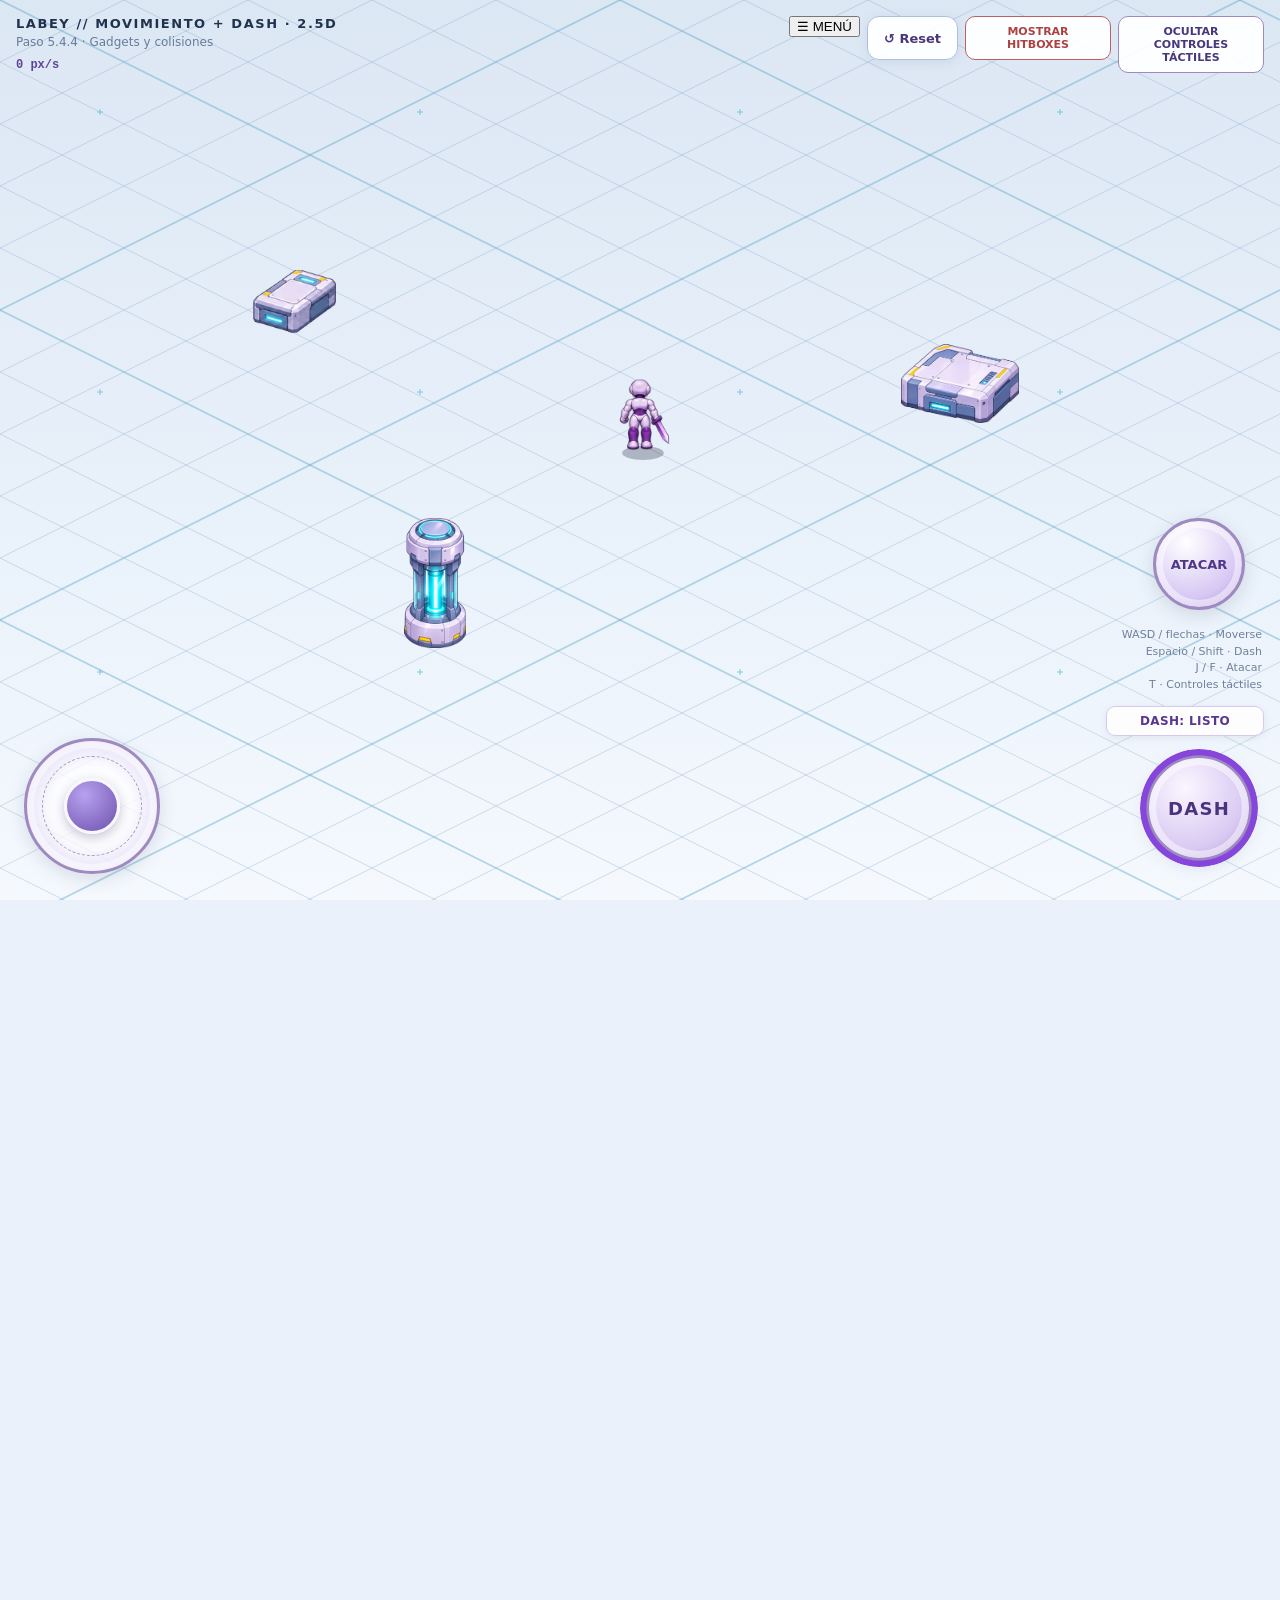
==== commit 17d98575: "feat(menu): integrar portada oficial y botones funcionales de LABEY" ====
--- a/web/index.html
+++ b/web/index.html
@@ -4,8 +4,9 @@
   <meta charset="utf-8">
   <meta name="viewport" content="width=device-width, initial-scale=1, viewport-fit=cover, user-scalable=no">
   <link rel="manifest" href="/labey.webmanifest">
-  <meta name="theme-color" content="#eaf1fa">
-  <title>LABEY · Paso 5.4.4 · Ataque y controles</title>
+  <link rel="stylesheet" href="/assets/menu.css">
+  <meta name="theme-color" content="#19152f">
+  <title>LABEY · Blacksmith</title>
   <style>
     :root {
       font-family: system-ui, -apple-system, BlinkMacSystemFont, "Segoe UI", sans-serif;
@@ -222,8 +223,24 @@
     }
   </style>
 </head>
-<body>
+<body class="menu-open">
   <canvas id="game" aria-label="Campo isométrico de prueba con movimiento y dash"></canvas>
+  <section id="mainMenu" aria-label="Menú principal de LABEY" role="dialog" aria-modal="true">
+    <img id="menuArtwork" src="/assets/menu-principal.webp" width="720" height="1280" alt="" aria-hidden="true" fetchpriority="high">
+    <div id="menuShade" aria-hidden="true"></div>
+    <nav id="menuButtons" aria-label="Opciones del juego">
+      <button id="menuContinue" class="menuButton primary" type="button" hidden>CONTINUAR</button>
+      <button id="menuStart" class="menuButton primary" type="button">JUGAR</button>
+      <button id="menuSettings" class="menuButton" type="button">AJUSTES</button>
+    </nav>
+    <section id="menuOptions" aria-label="Ajustes y controles" hidden>
+      <h2>AJUSTES</h2>
+      <button id="menuControlsSetting" class="menuButton" type="button">CONTROLES TÁCTILES: SÍ</button>
+      <p>Móvil: joystick para moverte, ATACAR para usar la espada y DASH para esquivar.</p>
+      <p>PC: WASD o flechas · J/F atacar · Espacio/Shift dash · Esc menú.</p>
+      <button id="menuOptionsBack" class="menuButton" type="button">VOLVER</button>
+    </section>
+  </section>
 
   <div class="topbar">
     <div>
@@ -232,6 +249,7 @@
       <div id="speed" aria-live="off">0 px/s</div>
     </div>
     <div class="topActions">
+      <button id="menuReturn" type="button" aria-label="Abrir menú principal">☰ MENÚ</button>
       <button id="reset" type="button" aria-label="Regresar al centro">↺ Reset</button>
       <button id="hitboxToggle" type="button" aria-pressed="false">MOSTRAR HITBOXES</button>
       <button id="touchToggle" type="button" aria-controls="touchControls" aria-keyshortcuts="T">OCULTAR CONTROLES TÁCTILES</button>
@@ -517,6 +535,8 @@
 
     window.addEventListener("keydown", (event) => {
       const key = event.key.toLowerCase();
+      if (key === "escape") { event.preventDefault(); window.labeyMenu?.escape(); return; }
+      if (window.labeyMenu?.isOpen()) return;
       if (key === "t" && !event.repeat && !event.ctrlKey && !event.altKey && !event.metaKey) {
         event.preventDefault();
         toggleTouchControls();
@@ -1041,9 +1061,12 @@
       // Limitar el salto tras volver de otra pestaña evita teletransportes.
       const dt = Math.min((timestamp - previousTime) / 1000, 0.05);
       previousTime = timestamp;
-      update(dt);
-      draw();
-      speedLabel.textContent = `${Math.round(Math.hypot(player.vx, player.vy))} px/s`;
+      if (!window.labeyMenu?.isOpen()) {
+        update(dt);
+        draw();
+        speedLabel.textContent = `${Math.round(Math.hypot(player.vx, player.vy))} px/s`;
+        window.labeyMenu?.tick(dt);
+      }
       requestAnimationFrame(frame);
     }
     requestAnimationFrame(frame);
@@ -1086,10 +1109,12 @@
     window.addEventListener("blur", cancelInputs);
     document.addEventListener("visibilitychange", () => {
       if (document.hidden) {
+        window.labeyMenu?.save();
         cancelInputs();
         previousTime = 0;
       }
     });
   </script>
+  <script src="/assets/menu.js"></script>
 </body>
 </html>
